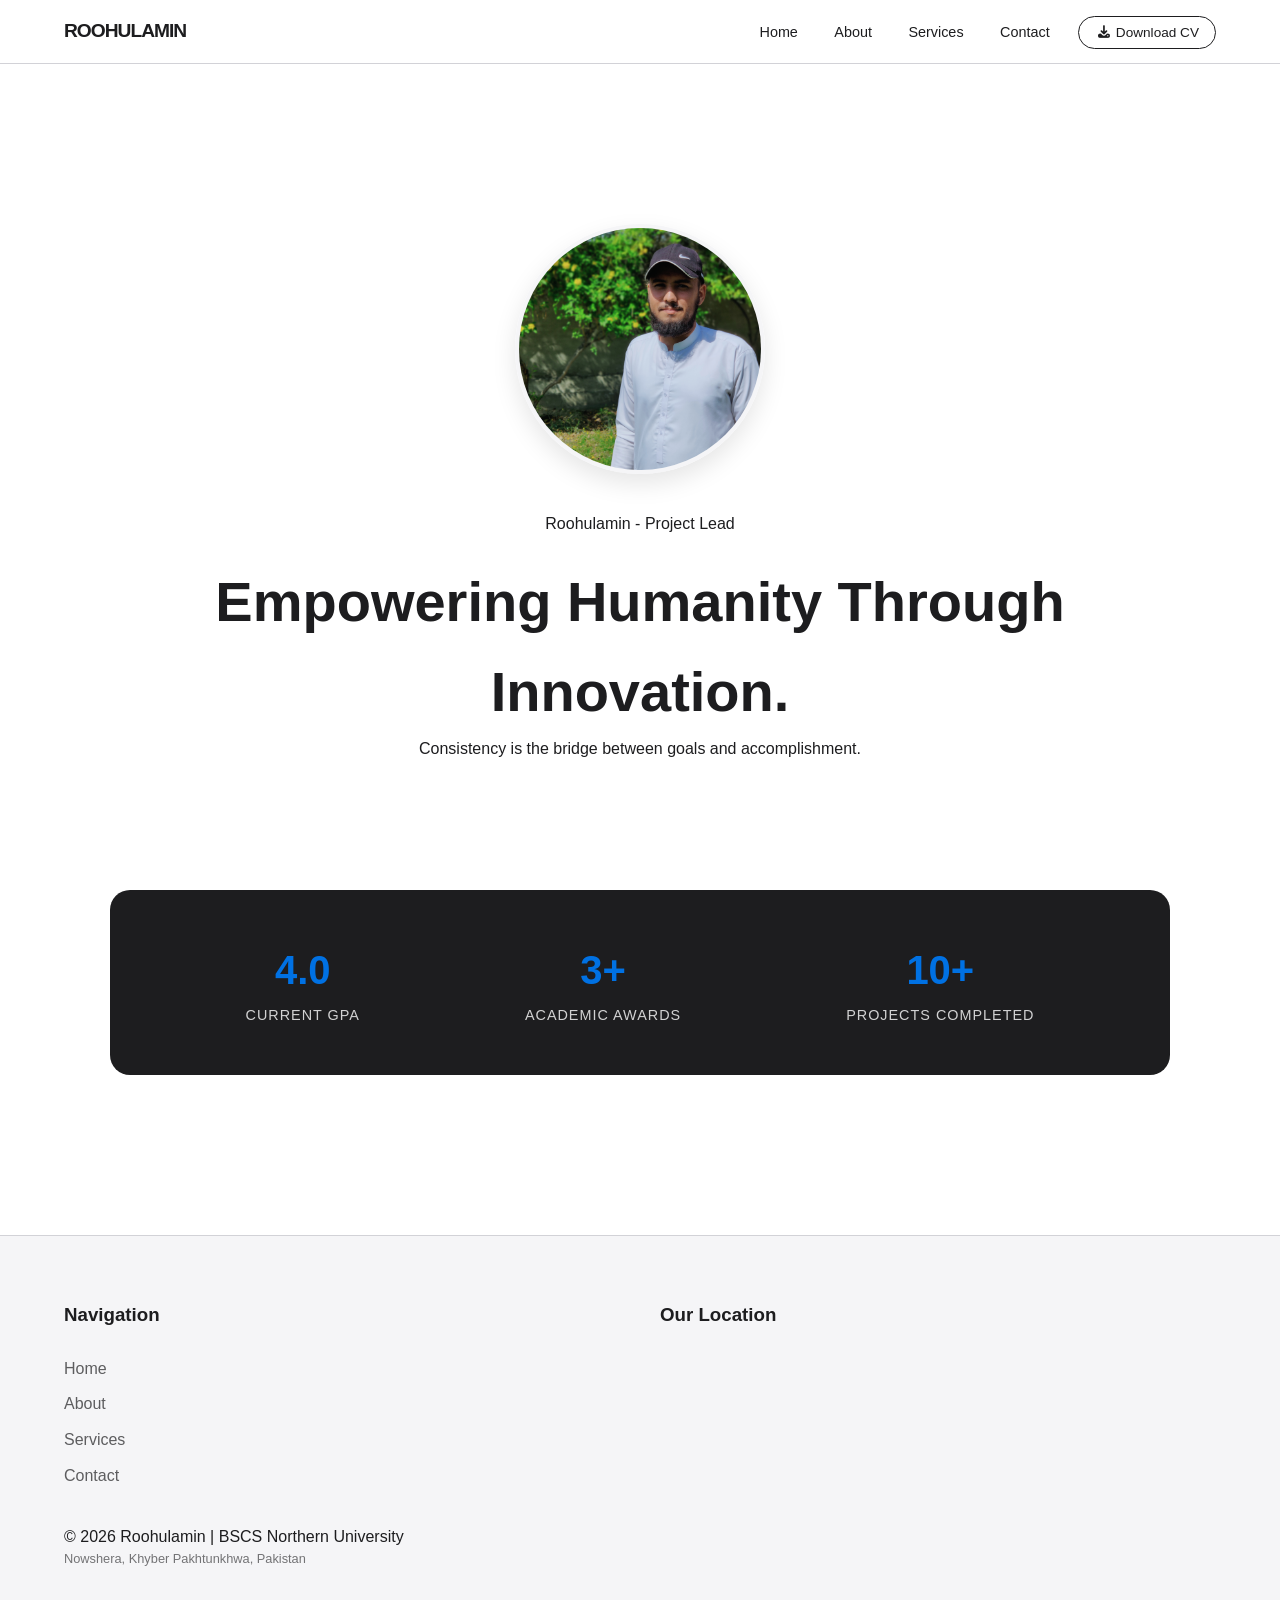
==== index.html @ 0035b5c0 "Add files via upload" ====
<!DOCTYPE html>
<html lang="en">
<head>
    <meta charset="UTF-8">
    <title>Roohulamin | Portfolio</title>
    <link rel="stylesheet" href="\assets\css\style.css">
    <link rel="stylesheet" href="vendor/fontawesome/css/all.min.css">
</head>
<body>
   <header>
    <div class="logo">ROOHULAMIN</div>
    <nav>
        <a href="index.html">Home</a>
        <a href="about.html">About</a>
        <a href="services.html">Services</a>
        <a href="contact.html">Contact</a>
        <a href="assets/docs/Roohulamin_CV.pdf" class="cv-btn" download>
            <i class="fas fa-download"></i> Download CV
        </a>
    </nav>
    </header>

    <main class="container fade-in">
        <section class="hero">
    <div class="slideshow-container">
        <div class="mySlides fade">
            <img src="images/me_hero.jpg" class="hero-img">
            <p>Roohulamin - Project Lead</p>
        </div>
        <div class="mySlides fade" style="margin-top: 10px;">
            <img src="images/team1.jpg" class="hero-img">
            <p>Our Development Team</p>
        </div>
        <div class="mySlides fade">
            <img src="images/team2.jpg" class="hero-img">
            <p>Collaborative Innovation</p>
        </div>
    </div>

    <h1 style="font-size: 3.5rem; margin-top: 20px;">Empowering Humanity Through Innovation.</h1>
    <p>Consistency is the bridge between goals and accomplishment.</p>
        </section>
<div class="stats-bar">
    <div class="stat-item">
        <span class="stat-number">4.0</span>
        <span class="stat-label">Current GPA</span>
    </div>
    <div class="stat-item">
        <span class="stat-number">3+</span>
        <span class="stat-label">Academic Awards</span>
    </div>
    <div class="stat-item">
        <span class="stat-number">10+</span>
        <span class="stat-label">Projects Completed</span>
    </div>
</div>

<script>
    let slideIndex = 0;
    showSlides();

    function showSlides() {
        let i;
        let slides = document.getElementsByClassName("mySlides");
        for (i = 0; i < slides.length; i++) {
            slides[i].style.display = "none";  
        }
        slideIndex++;
        if (slideIndex > slides.length) {slideIndex = 1}    
        slides[slideIndex-1].style.display = "block";  
        setTimeout(showSlides, 6000); // Changes image every 4 seconds
    }
</script>
    </main>
<footer>
    <div class="footer-grid">
        <div class="footer-nav">
            <h3>Navigation</h3><br>
            <ul>
                <li><a href="index.html">Home</a></li>
                <li><a href="about.html">About</a></li>
                <li><a href="services.html">Services</a></li>
                <li><a href="contact.html">Contact</a></li>
            </ul>
            <br>
            <p>© 2026 Roohulamin | BSCS Northern University</p>
            <p style="font-size: 0.8rem; opacity: 0.6;">Nowshera, Khyber Pakhtunkhwa, Pakistan</p>
        </div>
        <div class="map-container">
            <h3>Our Location</h3><br>
            <iframe 
                src="https://www.google.com/maps/embed?pb=!1m18!1m12!1m3!1d3309.123456789!2d71.9700!3d33.9500!2m3!1f0!2f0!3f0!3m2!1i1024!2i768!4f13.1!3m3!1m2!1s0x38eb931957774ad7%3A0x23d94f29102a06de!2sNorthern%20University!5e0!3m2!1sen!2spk!4v1700000000000!5m2!1sen!2spk" 
                width="100%" height="250" style="border:0;" allowfullscreen="" loading="lazy" referrerpolicy="no-referrer-when-downgrade">
            </iframe>
        </div>
    </div>
</footer>
</body>
</html>
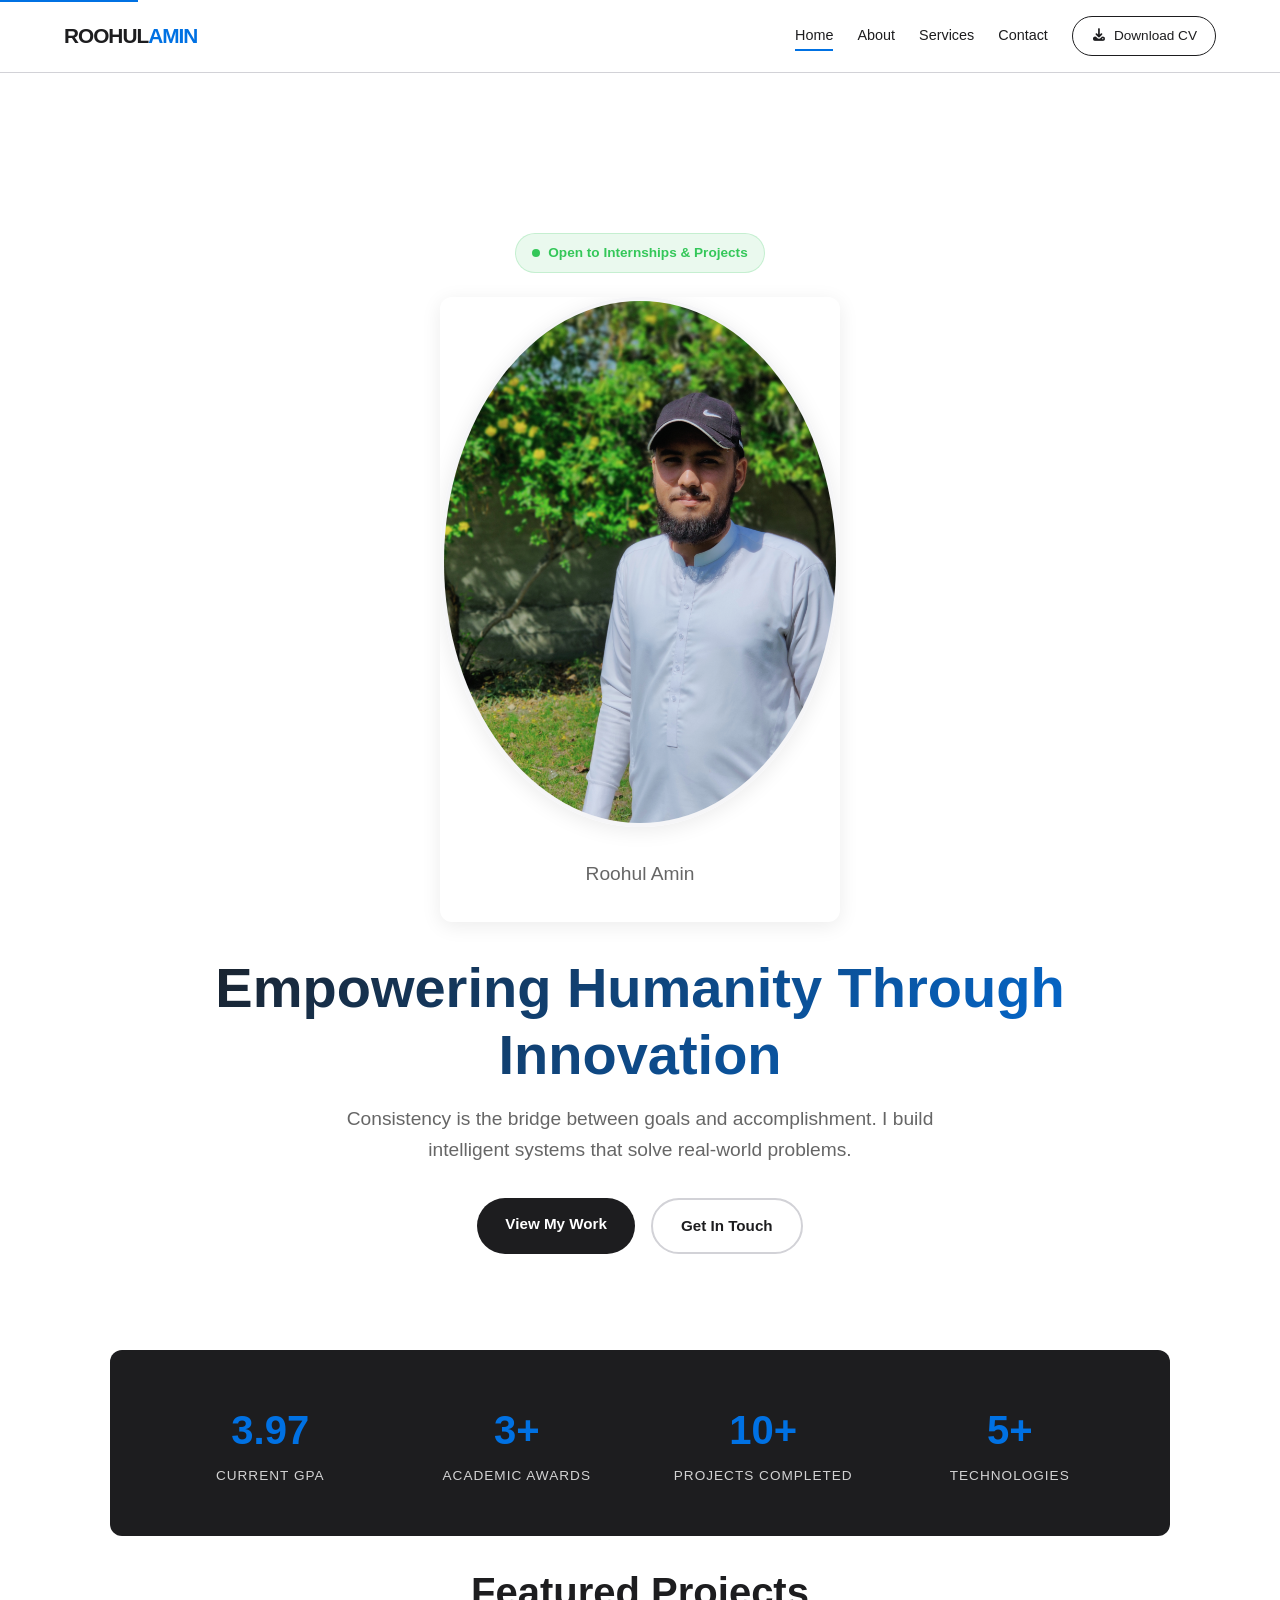
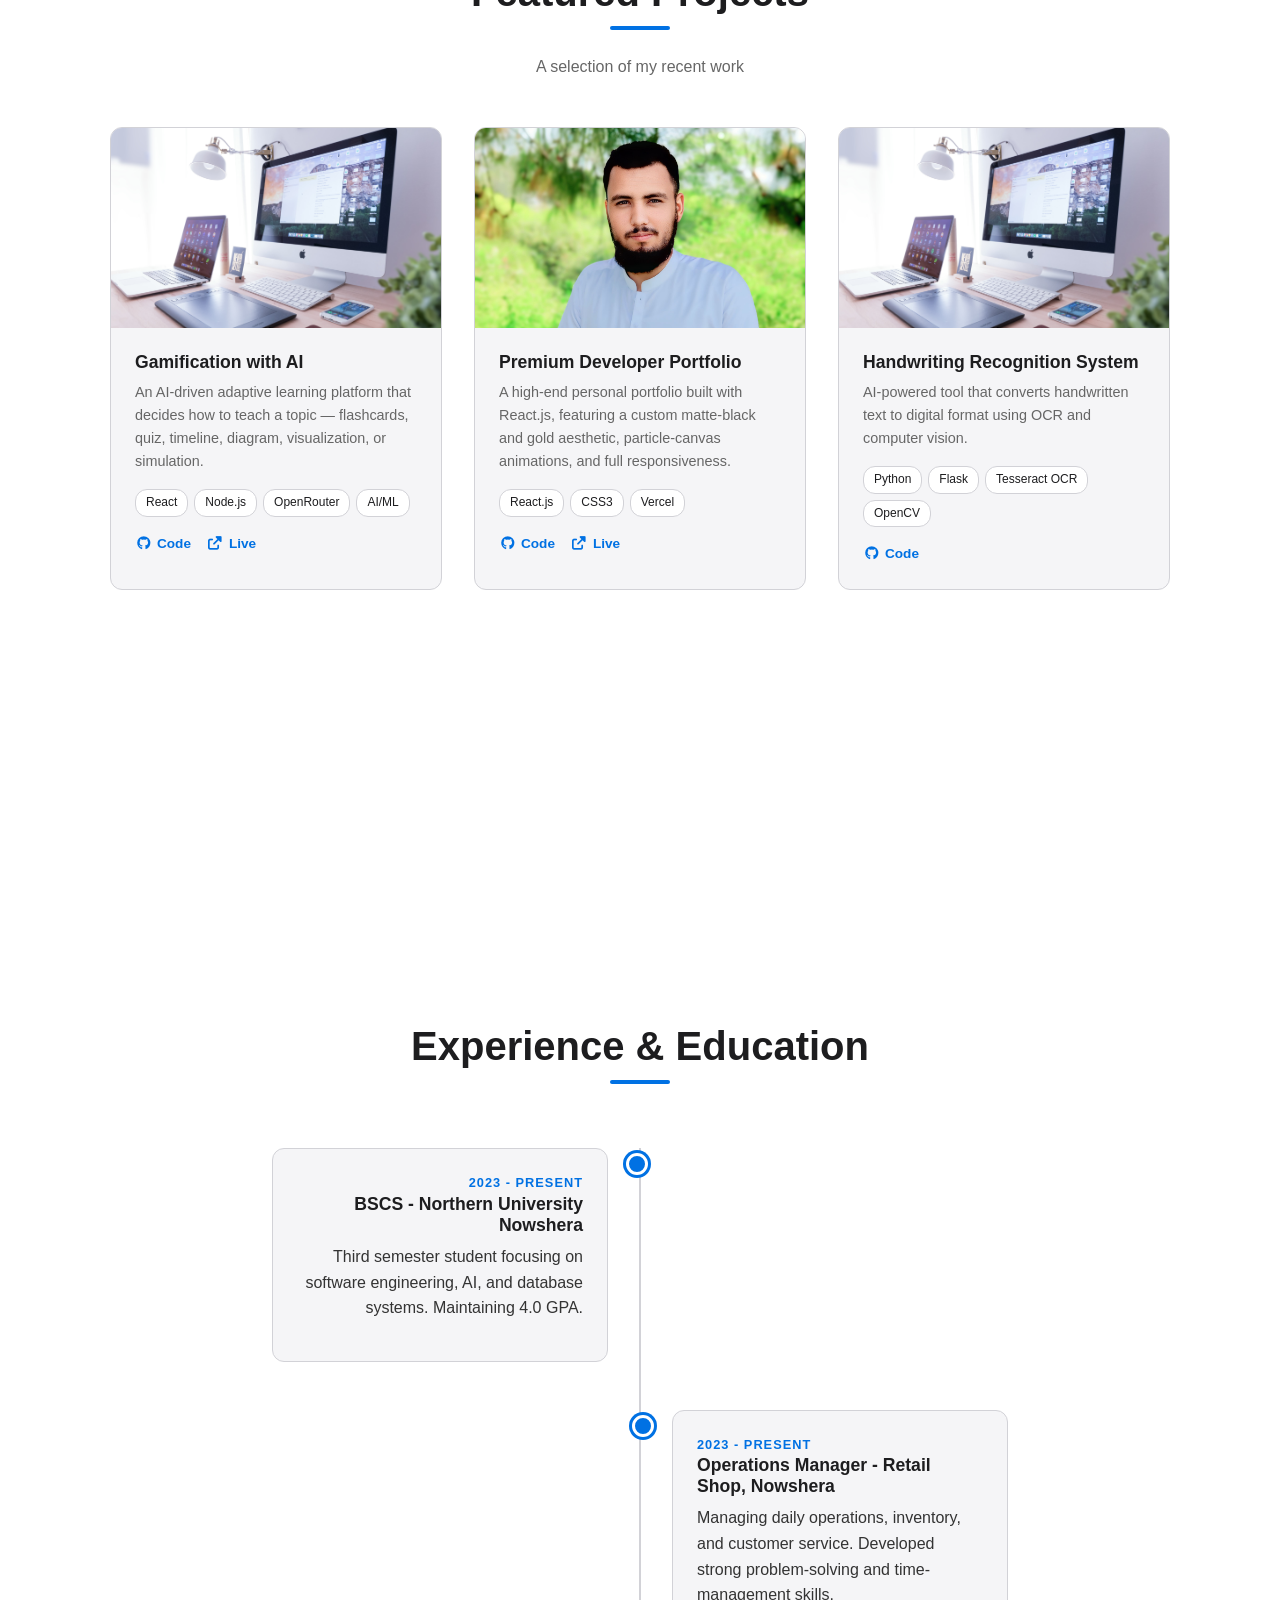
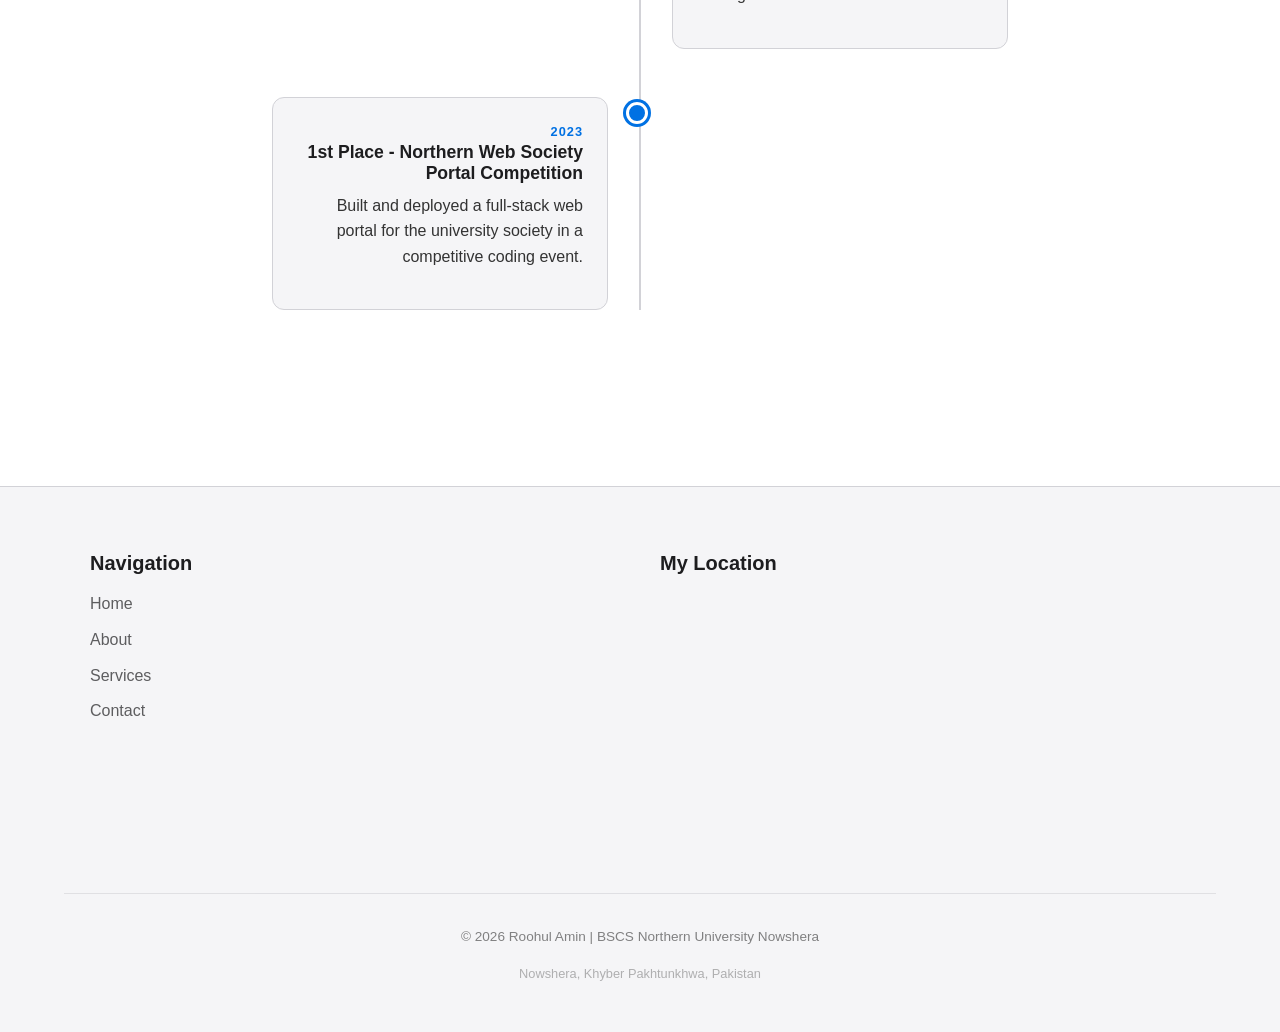
==== commit fec4d82f: "Update all the pages to make them responsive on small screens. I also some SEO friendly tags to enha" ====
--- a/index.html
+++ b/index.html
@@ -1,99 +1,253 @@
-<!DOCTYPE html>
-<html lang="en">
-<head>
-    <meta charset="UTF-8">
-    <title>Roohulamin | Portfolio</title>
-    <link rel="stylesheet" href="\assets\css\style.css">
-    <link rel="stylesheet" href="vendor/fontawesome/css/all.min.css">
-</head>
-<body>
-   <header>
-    <div class="logo">ROOHULAMIN</div>
-    <nav>
-        <a href="index.html">Home</a>
-        <a href="about.html">About</a>
-        <a href="services.html">Services</a>
-        <a href="contact.html">Contact</a>
-        <a href="assets/docs/Roohulamin_CV.pdf" class="cv-btn" download>
-            <i class="fas fa-download"></i> Download CV
-        </a>
-    </nav>
-    </header>
-
-    <main class="container fade-in">
-        <section class="hero">
-    <div class="slideshow-container">
-        <div class="mySlides fade">
-            <img src="images/me_hero.jpg" class="hero-img">
-            <p>Roohulamin - Project Lead</p>
-        </div>
-        <div class="mySlides fade" style="margin-top: 10px;">
-            <img src="images/team1.jpg" class="hero-img">
-            <p>Our Development Team</p>
-        </div>
-        <div class="mySlides fade">
-            <img src="images/team2.jpg" class="hero-img">
-            <p>Collaborative Innovation</p>
-        </div>
-    </div>
-
-    <h1 style="font-size: 3.5rem; margin-top: 20px;">Empowering Humanity Through Innovation.</h1>
-    <p>Consistency is the bridge between goals and accomplishment.</p>
-        </section>
-<div class="stats-bar">
-    <div class="stat-item">
-        <span class="stat-number">4.0</span>
-        <span class="stat-label">Current GPA</span>
-    </div>
-    <div class="stat-item">
-        <span class="stat-number">3+</span>
-        <span class="stat-label">Academic Awards</span>
-    </div>
-    <div class="stat-item">
-        <span class="stat-number">10+</span>
-        <span class="stat-label">Projects Completed</span>
-    </div>
-</div>
-
-<script>
-    let slideIndex = 0;
-    showSlides();
-
-    function showSlides() {
-        let i;
-        let slides = document.getElementsByClassName("mySlides");
-        for (i = 0; i < slides.length; i++) {
-            slides[i].style.display = "none";  
-        }
-        slideIndex++;
-        if (slideIndex > slides.length) {slideIndex = 1}    
-        slides[slideIndex-1].style.display = "block";  
-        setTimeout(showSlides, 6000); // Changes image every 4 seconds
-    }
-</script>
-    </main>
-<footer>
-    <div class="footer-grid">
-        <div class="footer-nav">
-            <h3>Navigation</h3><br>
-            <ul>
-                <li><a href="index.html">Home</a></li>
-                <li><a href="about.html">About</a></li>
-                <li><a href="services.html">Services</a></li>
-                <li><a href="contact.html">Contact</a></li>
-            </ul>
-            <br>
-            <p>© 2026 Roohulamin | BSCS Northern University</p>
-            <p style="font-size: 0.8rem; opacity: 0.6;">Nowshera, Khyber Pakhtunkhwa, Pakistan</p>
-        </div>
-        <div class="map-container">
-            <h3>Our Location</h3><br>
-            <iframe 
-                src="https://www.google.com/maps/embed?pb=!1m18!1m12!1m3!1d3309.123456789!2d71.9700!3d33.9500!2m3!1f0!2f0!3f0!3m2!1i1024!2i768!4f13.1!3m3!1m2!1s0x38eb931957774ad7%3A0x23d94f29102a06de!2sNorthern%20University!5e0!3m2!1sen!2spk!4v1700000000000!5m2!1sen!2spk" 
-                width="100%" height="250" style="border:0;" allowfullscreen="" loading="lazy" referrerpolicy="no-referrer-when-downgrade">
-            </iframe>
-        </div>
-    </div>
-</footer>
-</body>
-</html>+<!DOCTYPE html>
+<html lang="en">
+<head>
+    <meta charset="UTF-8">
+    <meta name="viewport" content="width=device-width, initial-scale=1.0">
+    <meta name="description" content="Roohul Amin - BSCS Student, Developer & Innovator. Portfolio showcasing projects in AI, web development, and software engineering.">
+    <meta name="keywords" content="Roohul Amin, portfolio, developer, BSCS, Python, Flask, AI, web development, Northern University">
+    <meta name="author" content="Roohul Amin">
+    <meta property="og:title" content="Roohul Amin | Portfolio">
+    <meta property="og:description" content="BSCS Student, Developer & Innovator from Northern University Nowshera">
+    <meta property="og:type" content="website">
+    <meta property="og:url" content="https://roohulamin.vercel.app/">
+    <title>Roohul Amin | Portfolio</title>
+    <link rel="stylesheet" href="assets/css/style.css">
+    <link rel="stylesheet" href="vendor/fontawesome/css/all.min.css">
+    <link rel="icon" type="image/svg+xml" href="assets/favicon.svg">
+    <script type="application/ld+json">
+    {
+        "@context": "https://schema.org",
+        "@type": "Person",
+        "name": "Roohul Amin",
+        "url": "https://roohulamin.vercel.app/",
+        "jobTitle": "Computer Science Student",
+        "worksFor": { "@type": "EducationalOrganization", "name": "Northern University Nowshera" }
+    }
+    </script>
+</head>
+<body>
+    <a href="#main" class="skip-link">Skip to content</a>
+
+    <header>
+        <div class="logo">ROOHUL<span>AMIN</span></div>
+        <button class="hamburger" aria-label="Toggle navigation" aria-expanded="false">
+            <span></span><span></span><span></span>
+        </button>
+        <nav aria-label="Main navigation">
+            <a href="index.html" class="active">Home</a>
+            <a href="about.html">About</a>
+            <a href="services.html">Services</a>
+            <a href="contact.html">Contact</a>
+            <a href="assets/docs/Roohulamin_CV.pdf" class="cv-btn" download>
+                <i class="fas fa-download"></i> Download CV
+            </a>
+        </nav>
+    </header>
+
+    <main id="main" class="container">
+        <!-- Hero Section -->
+        <section class="hero fade-in">
+            <div class="status-badge">
+                <span class="status-dot"></span>
+                Open to Internships & Projects
+            </div>
+
+            <div class="slideshow-container">
+                <div class="mySlides fade">
+                    <img src="images/me_hero.jpg" class="hero-img" alt="Roohul Amin - Profile Photo">
+                    <p class="slide-caption">Roohul Amin</p>
+                </div>
+                <div class="mySlides fade">
+                    <img src="images/team1.jpg" class="hero-img" alt="Development Team">
+                    <p class="slide-caption">Team Collaboration</p>
+                </div>
+                <div class="mySlides fade">
+                    <img src="images/team2.jpg" class="hero-img" alt="Innovation Workshop">
+                    <p class="slide-caption">Innovation in Action</p>
+                </div>
+            </div>
+
+            <h1>Empowering Humanity Through Innovation</h1>
+            <p>Consistency is the bridge between goals and accomplishment. I build intelligent systems that solve real-world problems.</p>
+            <div class="hero-buttons">
+                <a href="services.html" class="btn">View My Work</a>
+                <a href="contact.html" class="btn btn-outline">Get In Touch</a>
+            </div>
+        </section>
+
+        <!-- Stats Bar -->
+            <div class="stats-bar slide-up">
+            <div class="stat-item">
+                <span class="stat-number">3.97</span>
+                <span class="stat-label">Current GPA</span>
+            </div>
+            <div class="stat-item">
+                <span class="stat-number">3+</span>
+                <span class="stat-label">Academic Awards</span>
+            </div>
+            <div class="stat-item">
+                <span class="stat-number">10+</span>
+                <span class="stat-label">Projects Completed</span>
+            </div>
+            <div class="stat-item">
+                <span class="stat-number">5+</span>
+                <span class="stat-label">Technologies</span>
+            </div>
+        </div>
+
+        <!-- Featured Projects -->
+        <section class="slide-up">
+            <div class="section-title">
+                <h2>Featured Projects</h2>
+                <p class="section-subtitle">A selection of my recent work</p>
+            </div>
+            <div class="projects-grid">
+                <div class="project-card">
+                    <img src="images/project.jpg" alt="Gamification with AI">
+                    <div class="project-info">
+                        <h4>Gamification with AI</h4>
+                        <p>An AI-driven adaptive learning platform that decides how to teach a topic — flashcards, quiz, timeline, diagram, visualization, or simulation.</p>
+                        <div class="project-tech">
+                            <span>React</span>
+                            <span>Node.js</span>
+                            <span>OpenRouter</span>
+                            <span>AI/ML</span>
+                        </div>
+                        <div class="project-links">
+                            <a href="https://github.com/RoohulAmin-dev/gamification-with-AI" target="_blank" rel="noopener noreferrer"><i class="fab fa-github"></i> Code</a>
+                            <a href="https://gamification-with-ai-by-roohulamin.vercel.app" target="_blank" rel="noopener noreferrer"><i class="fas fa-external-link-alt"></i> Live</a>
+                        </div>
+                    </div>
+                </div>
+                <div class="project-card">
+                    <img src="images/team1.jpg" alt="Premium Developer Portfolio">
+                    <div class="project-info">
+                        <h4>Premium Developer Portfolio</h4>
+                        <p>A high-end personal portfolio built with React.js, featuring a custom matte-black and gold aesthetic, particle-canvas animations, and full responsiveness.</p>
+                        <div class="project-tech">
+                            <span>React.js</span>
+                            <span>CSS3</span>
+                            <span>Vercel</span>
+                        </div>
+                        <div class="project-links">
+                            <a href="https://github.com/RoohulAmin-dev/roohulamin" target="_blank" rel="noopener noreferrer"><i class="fab fa-github"></i> Code</a>
+                            <a href="https://roohulamin.vercel.app" target="_blank" rel="noopener noreferrer"><i class="fas fa-external-link-alt"></i> Live</a>
+                        </div>
+                    </div>
+                </div>
+                <div class="project-card">
+                    <img src="images/project.jpg" alt="Handwriting Recognition System">
+                    <div class="project-info">
+                        <h4>Handwriting Recognition System</h4>
+                        <p>AI-powered tool that converts handwritten text to digital format using OCR and computer vision.</p>
+                        <div class="project-tech">
+                            <span>Python</span>
+                            <span>Flask</span>
+                            <span>Tesseract OCR</span>
+                            <span>OpenCV</span>
+                        </div>
+                        <div class="project-links">
+                            <a href="https://github.com/RoohulAmin-dev" target="_blank" rel="noopener noreferrer"><i class="fab fa-github"></i> Code</a>
+                        </div>
+                    </div>
+                </div>
+            </div>
+        </section>
+
+        <!-- Skills Section -->
+        <section class="skills-section slide-up">
+            <div class="section-title">
+                <h2>My Technical Ecosystem</h2>
+            </div>
+            <div class="skills-grid">
+                <div class="skill-category">
+                    <h4><i class="fas fa-code"></i> Languages</h4>
+                    <p>Python, C++, Java, JavaScript (ES6+)</p>
+                    <div class="skill-tags">
+                        <span class="skill-tag">Python</span>
+                        <span class="skill-tag">C++</span>
+                        <span class="skill-tag">Java</span>
+                        <span class="skill-tag">JavaScript</span>
+                    </div>
+                </div>
+                <div class="skill-category">
+                    <h4><i class="fas fa-layer-group"></i> Frameworks & Tools</h4>
+                    <p>Flask, OpenCV, Tesseract OCR, Git/GitHub</p>
+                    <div class="skill-tags">
+                        <span class="skill-tag">Flask</span>
+                        <span class="skill-tag">OpenCV</span>
+                        <span class="skill-tag">Tesseract</span>
+                        <span class="skill-tag">Git</span>
+                    </div>
+                </div>
+                <div class="skill-category">
+                    <h4><i class="fas fa-database"></i> Database</h4>
+                    <p>MySQL, SQL Server, Database Normalization</p>
+                    <div class="skill-tags">
+                        <span class="skill-tag">MySQL</span>
+                        <span class="skill-tag">SQL Server</span>
+                        <span class="skill-tag">ERD Design</span>
+                    </div>
+                </div>
+            </div>
+        </section>
+
+        <!-- Experience Timeline -->
+        <section class="slide-up">
+            <div class="section-title">
+                <h2>Experience & Education</h2>
+            </div>
+            <div class="timeline">
+                <div class="timeline-item">
+                    <div class="timeline-content">
+                        <div class="timeline-date">2023 - Present</div>
+                        <h4>BSCS - Northern University Nowshera</h4>
+                        <p>Third semester student focusing on software engineering, AI, and database systems. Maintaining 4.0 GPA.</p>
+                    </div>
+                </div>
+                <div class="timeline-item">
+                    <div class="timeline-content">
+                        <div class="timeline-date">2023 - Present</div>
+                        <h4>Operations Manager - Retail Shop, Nowshera</h4>
+                        <p>Managing daily operations, inventory, and customer service. Developed strong problem-solving and time-management skills.</p>
+                    </div>
+                </div>
+                <div class="timeline-item">
+                    <div class="timeline-content">
+                        <div class="timeline-date">2023</div>
+                        <h4>1st Place - Northern Web Society Portal Competition</h4>
+                        <p>Built and deployed a full-stack web portal for the university society in a competitive coding event.</p>
+                    </div>
+                </div>
+            </div>
+        </section>
+    </main>
+
+    <footer>
+        <div class="footer-grid">
+            <div class="footer-nav">
+                <h3>Navigation</h3>
+                <ul>
+                    <li><a href="index.html">Home</a></li>
+                    <li><a href="about.html">About</a></li>
+                    <li><a href="services.html">Services</a></li>
+                    <li><a href="contact.html">Contact</a></li>
+                </ul>
+            </div>
+            <div class="map-container">
+                <h3>My Location</h3>
+                <iframe
+                    src="https://www.google.com/maps/embed?pb=!1m18!1m12!1m3!1d3309.123456789!2d71.9700!3d33.9500!2m3!1f0!2f0!3f0!3m2!1i1024!2i768!4f13.1!3m3!1m2!1s0x38eb931957774ad7%3A0x23d94f29102a06de!2sNorthern%20University!5e0!3m2!1sen!2spk!4v1700000000000!5m2!1sen!2spk"
+                    width="100%" height="250" style="border:0;" allowfullscreen="" loading="lazy" referrerpolicy="no-referrer-when-downgrade">
+                </iframe>
+            </div>
+        </div>
+        <div class="footer-bottom">
+            <p>&copy; 2026 Roohul Amin | BSCS Northern University Nowshera</p>
+            <p class="footer-text-muted">Nowshera, Khyber Pakhtunkhwa, Pakistan</p>
+        </div>
+    </footer>
+
+    <script src="assets/js/main.js"></script>
+</body>
+</html>
--- a/assets/css/style.css
+++ b/assets/css/style.css
@@ -0,0 +1,746 @@
+/* Roohul Amin Portfolio - Enhanced Styles */
+
+/* --- CSS Variables / Theme --- */
+:root {
+    --bg: #ffffff;
+    --text: #1d1d1f;
+    --accent: #0071e3;
+    --accent-hover: #005bb5;
+    --light-gray: #f5f5f7;
+    --border: #d2d2d7;
+    --dark: #1d1d1f;
+    --success: #34c759;
+    --warning: #ff9500;
+    --font-main: 'Inter', -apple-system, BlinkMacSystemFont, 'Segoe UI', Roboto, sans-serif;
+    --max-width: 1100px;
+    --radius: 12px;
+    --shadow: 0 4px 20px rgba(0, 0, 0, 0.08);
+    --transition: 0.3s ease;
+}
+
+/* --- Reset & Base --- */
+* { margin: 0; padding: 0; box-sizing: border-box; }
+
+html { scroll-behavior: smooth; }
+
+body {
+    font-family: var(--font-main);
+    line-height: 1.6;
+    color: var(--text);
+    background: var(--bg);
+    overflow-x: hidden;
+}
+
+a { text-decoration: none; color: inherit; transition: var(--transition); }
+ul { list-style: none; }
+img { max-width: 100%; height: auto; display: block; }
+
+/* --- Typography --- */
+h1, h2, h3, h4 { line-height: 1.2; font-weight: 700; }
+h1 { font-size: clamp(2rem, 5vw, 3.5rem); }
+h2 { font-size: clamp(1.5rem, 4vw, 2.5rem); margin-bottom: 1rem; }
+h3 { font-size: 1.25rem; margin-bottom: 0.75rem; }
+h4 { font-size: 1.1rem; margin-bottom: 0.5rem; }
+p { margin-bottom: 1rem; color: #333; }
+
+/* --- Layout --- */
+.container {
+    max-width: var(--max-width);
+    margin: 0 auto;
+    padding: 4rem 20px;
+}
+
+.section-title {
+    text-align: center;
+    margin-bottom: 3rem;
+}
+.section-title h2 {
+    display: inline-block;
+    position: relative;
+}
+.section-title h2::after {
+    content: '';
+    display: block;
+    width: 60px;
+    height: 4px;
+    background: var(--accent);
+    margin: 10px auto 0;
+    border-radius: 2px;
+}
+
+/* --- Header & Navigation --- */
+header {
+    background: rgba(255, 255, 255, 0.85);
+    backdrop-filter: blur(12px);
+    -webkit-backdrop-filter: blur(12px);
+    border-bottom: 1px solid var(--border);
+    padding: 1rem 5%;
+    position: sticky;
+    top: 0;
+    z-index: 1000;
+    display: flex;
+    justify-content: space-between;
+    align-items: center;
+}
+
+.logo {
+    font-weight: 800;
+    font-size: 1.3rem;
+    letter-spacing: -1px;
+    color: var(--text);
+}
+.logo span { color: var(--accent); }
+
+nav {
+    display: flex;
+    align-items: center;
+    gap: 1.5rem;
+}
+
+nav a {
+    font-weight: 500;
+    font-size: 0.9rem;
+    color: var(--text);
+    position: relative;
+}
+
+nav a::after {
+    content: '';
+    position: absolute;
+    width: 0;
+    height: 2px;
+    bottom: -4px;
+    left: 0;
+    background: var(--accent);
+    transition: var(--transition);
+}
+
+nav a:hover::after,
+nav a.active::after { width: 100%; }
+nav a:hover { color: var(--accent); }
+
+/* CV Button */
+.cv-btn {
+    border: 1.5px solid var(--text);
+    padding: 8px 18px;
+    border-radius: 25px;
+    font-size: 0.85rem !important;
+    font-weight: 500;
+    transition: all var(--transition);
+    display: inline-flex;
+    align-items: center;
+    gap: 6px;
+}
+.cv-btn:hover {
+    background: var(--text);
+    color: var(--bg) !important;
+    transform: translateY(-2px);
+    box-shadow: var(--shadow);
+}
+
+/* Hamburger Menu */
+.hamburger {
+    display: none;
+    flex-direction: column;
+    gap: 5px;
+    cursor: pointer;
+    background: none;
+    border: none;
+    padding: 5px;
+}
+.hamburger span {
+    display: block;
+    width: 25px;
+    height: 2px;
+    background: var(--text);
+    transition: var(--transition);
+}
+.hamburger.active span:nth-child(1) { transform: rotate(45deg) translate(5px, 5px); }
+.hamburger.active span:nth-child(2) { opacity: 0; }
+.hamburger.active span:nth-child(3) { transform: rotate(-45deg) translate(5px, -5px); }
+
+/* --- Hero Section --- */
+.hero {
+    text-align: center;
+    padding: 6rem 20px 4rem;
+    position: relative;
+}
+
+.hero-img {
+    width: 200px;
+    height: 200px;
+    object-fit: cover;
+    border-radius: 50%;
+    border: 4px solid var(--light-gray);
+    box-shadow: var(--shadow);
+    margin-bottom: 2rem;
+    transition: transform var(--transition);
+}
+
+.hero-img:hover { transform: scale(1.05); }
+
+.hero h1 {
+    margin-bottom: 1rem;
+    background: linear-gradient(135deg, var(--text) 0%, var(--accent) 100%);
+    -webkit-background-clip: text;
+    -webkit-text-fill-color: transparent;
+    background-clip: text;
+}
+
+.hero p {
+    font-size: 1.2rem;
+    color: #666;
+    max-width: 600px;
+    margin: 0 auto 2rem;
+}
+
+.hero-buttons {
+    display: flex;
+    gap: 1rem;
+    justify-content: center;
+    flex-wrap: wrap;
+}
+
+/* --- Buttons --- */
+.btn {
+    display: inline-block;
+    padding: 14px 28px;
+    background: var(--text);
+    color: white;
+    border-radius: 30px;
+    font-weight: 600;
+    font-size: 0.95rem;
+    border: none;
+    cursor: pointer;
+    transition: all var(--transition);
+}
+.btn:hover {
+    background: var(--accent);
+    color: white;
+    transform: translateY(-2px);
+    box-shadow: 0 8px 25px rgba(0, 113, 227, 0.3);
+}
+.btn-outline {
+    background: transparent;
+    color: var(--text);
+    border: 2px solid var(--border);
+}
+.btn-outline:hover {
+    border-color: var(--accent);
+    color: var(--accent);
+    background: transparent;
+}
+
+.btn-full { width: 100%; text-align: center; }
+
+/* --- Status Badge --- */
+.status-badge {
+    display: inline-flex;
+    align-items: center;
+    gap: 8px;
+    background: rgba(52, 199, 89, 0.1);
+    color: var(--success);
+    padding: 8px 16px;
+    border-radius: 25px;
+    font-size: 0.85rem;
+    font-weight: 600;
+    margin-bottom: 1.5rem;
+    border: 1px solid rgba(52, 199, 89, 0.2);
+}
+.status-dot {
+    width: 8px;
+    height: 8px;
+    background: var(--success);
+    border-radius: 50%;
+    animation: pulse 2s infinite;
+}
+@keyframes pulse {
+    0%, 100% { opacity: 1; }
+    50% { opacity: 0.4; }
+}
+
+/* --- Stats Bar --- */
+.stats-bar {
+    display: flex;
+    justify-content: space-around;
+    flex-wrap: wrap;
+    gap: 2rem;
+    background: var(--dark);
+    color: white;
+    padding: 3rem 5%;
+    border-radius: var(--radius);
+    margin: 2rem auto;
+    max-width: var(--max-width);
+}
+
+.stat-item { text-align: center; flex: 1; min-width: 150px; }
+.stat-number {
+    display: block;
+    font-size: clamp(2rem, 4vw, 2.5rem);
+    font-weight: 800;
+    color: var(--accent);
+}
+.stat-label {
+    font-size: 0.85rem;
+    opacity: 0.8;
+    text-transform: uppercase;
+    letter-spacing: 1px;
+    margin-top: 0.5rem;
+}
+
+/* --- Skills Section --- */
+.skills-section {
+    padding: 4rem 0;
+}
+.skills-grid {
+    display: grid;
+    grid-template-columns: repeat(auto-fit, minmax(250px, 1fr));
+    gap: 1.5rem;
+    margin-top: 2rem;
+}
+.skill-category {
+    background: var(--light-gray);
+    padding: 25px;
+    border-radius: var(--radius);
+    border-left: 5px solid var(--accent);
+    transition: var(--transition);
+}
+.skill-category:hover {
+    transform: translateY(-5px);
+    box-shadow: var(--shadow);
+}
+.skill-category h4 {
+    display: flex;
+    align-items: center;
+    gap: 10px;
+    margin-bottom: 10px;
+}
+.skill-tags {
+    display: flex;
+    flex-wrap: wrap;
+    gap: 8px;
+    margin-top: 10px;
+}
+.skill-tag {
+    background: white;
+    padding: 4px 12px;
+    border-radius: 15px;
+    font-size: 0.8rem;
+    border: 1px solid var(--border);
+}
+
+/* --- Projects Section --- */
+.projects-grid {
+    display: grid;
+    grid-template-columns: repeat(auto-fit, minmax(300px, 1fr));
+    gap: 2rem;
+    margin-top: 2rem;
+}
+.project-card {
+    background: var(--light-gray);
+    border-radius: var(--radius);
+    overflow: hidden;
+    transition: var(--transition);
+    border: 1px solid var(--border);
+}
+.project-card:hover {
+    transform: translateY(-8px);
+    box-shadow: var(--shadow);
+}
+.project-card img {
+    width: 100%;
+    height: 200px;
+    object-fit: cover;
+}
+.project-info { padding: 1.5rem; }
+.project-info h4 { margin-bottom: 0.5rem; }
+.project-info p { font-size: 0.9rem; color: #666; margin-bottom: 1rem; }
+.project-tech {
+    display: flex;
+    flex-wrap: wrap;
+    gap: 6px;
+    margin-bottom: 1rem;
+}
+.project-tech span {
+    background: white;
+    padding: 3px 10px;
+    border-radius: 12px;
+    font-size: 0.75rem;
+    border: 1px solid var(--border);
+}
+.project-links { display: flex; gap: 1rem; }
+.project-links a {
+    font-size: 0.85rem;
+    font-weight: 600;
+    color: var(--accent);
+    display: flex;
+    align-items: center;
+    gap: 5px;
+}
+
+/* --- Experience Timeline --- */
+.timeline {
+    position: relative;
+    max-width: 800px;
+    margin: 3rem auto;
+}
+.timeline::before {
+    content: '';
+    position: absolute;
+    left: 50%;
+    transform: translateX(-50%);
+    width: 2px;
+    height: 100%;
+    background: var(--border);
+}
+.timeline-item {
+    position: relative;
+    margin-bottom: 3rem;
+    width: 50%;
+    padding: 0 2rem;
+}
+.timeline-item:nth-child(odd) { left: 0; text-align: right; }
+.timeline-item:nth-child(even) { left: 50%; text-align: left; }
+.timeline-item::before {
+    content: '';
+    position: absolute;
+    width: 16px;
+    height: 16px;
+    background: var(--accent);
+    border-radius: 50%;
+    top: 5px;
+    border: 3px solid white;
+    box-shadow: 0 0 0 3px var(--accent);
+}
+.timeline-item:nth-child(odd)::before { right: -8px; }
+.timeline-item:nth-child(even)::before { left: -8px; }
+.timeline-content {
+    background: var(--light-gray);
+    padding: 1.5rem;
+    border-radius: var(--radius);
+    border: 1px solid var(--border);
+}
+.timeline-date {
+    font-size: 0.8rem;
+    color: var(--accent);
+    font-weight: 600;
+    text-transform: uppercase;
+    letter-spacing: 1px;
+}
+
+/* --- Services --- */
+.service-card {
+    background: var(--light-gray);
+    padding: 30px;
+    border-radius: var(--radius);
+    border: 1px solid var(--border);
+    transition: var(--transition);
+    height: 100%;
+}
+.service-card:hover {
+    transform: translateY(-5px);
+    box-shadow: var(--shadow);
+    border-color: var(--accent);
+}
+.service-card i {
+    font-size: 2rem;
+    color: var(--accent);
+    margin-bottom: 1rem;
+}
+
+/* --- About Page --- */
+.about-grid {
+    display: grid;
+    grid-template-columns: 1fr 1fr;
+    gap: 3rem;
+    align-items: start;
+    margin-top: 2rem;
+}
+.about-card {
+    background: var(--light-gray);
+    padding: 30px;
+    border-radius: var(--radius);
+    border: 1px solid var(--border);
+}
+
+/* --- Contact --- */
+.contact-wrapper {
+    display: grid;
+    grid-template-columns: 1fr 1fr;
+    gap: 60px;
+    align-items: start;
+}
+.info-item {
+    display: flex;
+    align-items: center;
+    gap: 15px;
+    margin: 20px 0;
+    font-size: 1.1rem;
+}
+.info-item i { color: var(--accent); font-size: 1.2rem; }
+.social-links {
+    margin-top: 30px;
+    display: flex;
+    gap: 20px;
+}
+.social-links a {
+    display: flex;
+    align-items: center;
+    justify-content: center;
+    width: 45px;
+    height: 45px;
+    background: var(--light-gray);
+    border-radius: 50%;
+    font-size: 1.2rem;
+    transition: var(--transition);
+    border: 1px solid var(--border);
+}
+.social-links a:hover {
+    background: var(--accent);
+    color: white;
+    border-color: var(--accent);
+    transform: translateY(-3px);
+}
+
+/* Contact Form */
+.contact-form {
+    background: var(--light-gray);
+    padding: 40px;
+    border-radius: var(--radius);
+    border: 1px solid var(--border);
+}
+.form-group { margin-bottom: 20px; }
+.form-group label {
+    display: block;
+    font-weight: 600;
+    margin-bottom: 8px;
+    font-size: 0.9rem;
+}
+.form-group input,
+.form-group textarea {
+    width: 100%;
+    padding: 12px;
+    border: 1px solid var(--border);
+    border-radius: 8px;
+    font-family: inherit;
+    font-size: 0.95rem;
+    transition: var(--transition);
+    background: white;
+}
+.form-group input:focus,
+.form-group textarea:focus {
+    outline: none;
+    border-color: var(--accent);
+    box-shadow: 0 0 0 3px rgba(0, 113, 227, 0.1);
+}
+
+/* --- Footer --- */
+footer {
+    background: var(--light-gray);
+    padding: 4rem 5% 2rem;
+    margin-top: 4rem;
+    border-top: 1px solid var(--border);
+}
+.footer-grid {
+    display: grid;
+    grid-template-columns: 1fr 1fr;
+    gap: 40px;
+    max-width: var(--max-width);
+    margin: 0 auto;
+}
+.footer-nav h3 { margin-bottom: 1rem; }
+.footer-nav ul li { margin-bottom: 10px; }
+.footer-nav a {
+    color: var(--text);
+    opacity: 0.7;
+}
+.footer-nav a:hover { opacity: 1; color: var(--accent); }
+.footer-bottom {
+    text-align: center;
+    margin-top: 3rem;
+    padding-top: 2rem;
+    border-top: 1px solid var(--border);
+    font-size: 0.85rem;
+    opacity: 0.6;
+}
+
+/* --- Animations --- */
+.fade-in { animation: fadeIn 1s ease-in; }
+@keyframes fadeIn {
+    from { opacity: 0; transform: translateY(20px); }
+    to { opacity: 1; transform: translateY(0); }
+}
+
+.slide-up {
+    opacity: 0;
+    transform: translateY(30px);
+    transition: opacity 0.6s ease, transform 0.6s ease;
+}
+.slide-up.visible {
+    opacity: 1;
+    transform: translateY(0);
+}
+
+.slide-caption {
+    margin-top: 10px;
+    font-weight: 500;
+    color: var(--text);
+}
+/* --- Featured Project Highlight --- */
+.featured-project {
+    background: linear-gradient(135deg, var(--light-gray) 0%, #e8e8ed 100%);
+    border-radius: var(--radius);
+    overflow: hidden;
+    border: 1px solid var(--border);
+    margin-top: 3rem;
+}
+.featured-project img {
+    width: 100%;
+    height: 300px;
+    object-fit: cover;
+}
+.featured-project .project-info { padding: 2rem; }
+
+/* --- Testimonials --- */
+.testimonials-grid {
+    display: grid;
+    grid-template-columns: repeat(auto-fit, minmax(280px, 1fr));
+    gap: 1.5rem;
+    margin-top: 2rem;
+}
+.testimonial-card {
+    background: var(--light-gray);
+    padding: 2rem;
+    border-radius: var(--radius);
+    border: 1px solid var(--border);
+    font-style: italic;
+}
+.testimonial-card .author {
+    font-style: normal;
+    font-weight: 600;
+    margin-top: 1rem;
+    color: var(--accent);
+}
+
+/* --- Certifications --- */
+.certs-grid {
+    display: grid;
+    grid-template-columns: repeat(auto-fit, minmax(250px, 1fr));
+    gap: 1.5rem;
+    margin-top: 2rem;
+}
+.cert-card {
+    background: var(--light-gray);
+    padding: 1.5rem;
+    border-radius: var(--radius);
+    border: 1px solid var(--border);
+    text-align: center;
+    transition: var(--transition);
+}
+.cert-card:hover {
+    transform: translateY(-5px);
+    box-shadow: var(--shadow);
+}
+.cert-card i {
+    font-size: 2.5rem;
+    color: var(--accent);
+    margin-bottom: 1rem;
+}
+
+/* --- Mobile Responsiveness --- */
+@media (max-width: 768px) {
+    .hamburger { display: flex; }
+
+    nav {
+        position: fixed;
+        top: 70px;
+        left: 0;
+        right: 0;
+        background: rgba(255, 255, 255, 0.95);
+        backdrop-filter: blur(12px);
+        flex-direction: column;
+        padding: 2rem;
+        gap: 1.5rem;
+        transform: translateY(-150%);
+        transition: transform 0.3s ease;
+        border-bottom: 1px solid var(--border);
+        box-shadow: var(--shadow);
+    }
+    nav.open { transform: translateY(0); }
+
+    header { padding: 1rem 20px; }
+
+    .hero { padding: 4rem 20px 2rem; }
+    .hero-img { width: 150px; height: 150px; }
+    .hero h1 { margin-top: 10px; }
+
+    .stats-bar { flex-direction: column; gap: 1.5rem; padding: 2rem 5%; }
+
+    .about-grid { grid-template-columns: 1fr; gap: 1.5rem; }
+    .contact-wrapper { grid-template-columns: 1fr; gap: 2rem; }
+
+    .footer-grid { grid-template-columns: 1fr; }
+    .timeline::before { left: 20px; }
+    .timeline-item { width: 100%; left: 0 !important; text-align: left !important; padding-left: 50px; padding-right: 0; }
+    .timeline-item::before { left: 12px !important; }
+
+    .projects-grid { grid-template-columns: 1fr; }
+    .testimonials-grid { grid-template-columns: 1fr; }
+    .certs-grid { grid-template-columns: 1fr; }
+}
+
+@media (max-width: 480px) {
+    .container { padding: 3rem 15px; }
+    .hero-img { width: 120px; height: 120px; }
+    .cv-btn { padding: 6px 14px; font-size: 0.8rem !important; }
+    .btn { padding: 12px 24px; font-size: 0.9rem; }
+}
+
+/* --- Utility --- */
+.text-center { text-align: center; }
+.text-accent { color: var(--accent); font-weight: 600; }
+.mt-1 { margin-top: 1rem; }
+.mt-2 { margin-top: 2rem; }
+.mb-1 { margin-bottom: 1rem; }
+.mb-2 { margin-bottom: 2rem; }
+.section-subtitle { color: #666; margin-top: 0.5rem; }
+.footer-text-muted { font-size: 0.8rem; opacity: 0.6; }
+
+/* Skip Link for Accessibility */
+.skip-link {
+    position: absolute;
+    top: -40px;
+    left: 0;
+    background: var(--accent);
+    color: white;
+    padding: 8px 16px;
+    z-index: 10000;
+    transition: top 0.3s;
+}
+.skip-link:focus { top: 0; }
+
+/* Focus Styles for Accessibility */
+a:focus, button:focus, input:focus, textarea:focus {
+    outline: 2px solid var(--accent);
+    outline-offset: 2px;
+}
+
+/* Slideshow (Hero) */
+.slideshow-container {
+    position: relative;
+    max-width: 400px;
+    margin: 0 auto 2rem;
+    border-radius: var(--radius);
+    overflow: hidden;
+    box-shadow: var(--shadow);
+}
+.slideshow-container img {
+    width: 100%;
+    height: auto;
+    display: block;
+}
+.mySlides { display: none; animation: fadeSlide 1.5s ease; }
+@keyframes fadeSlide {
+    from { opacity: 0; transform: scale(1.02); }
+    to { opacity: 1; transform: scale(1); }
+}
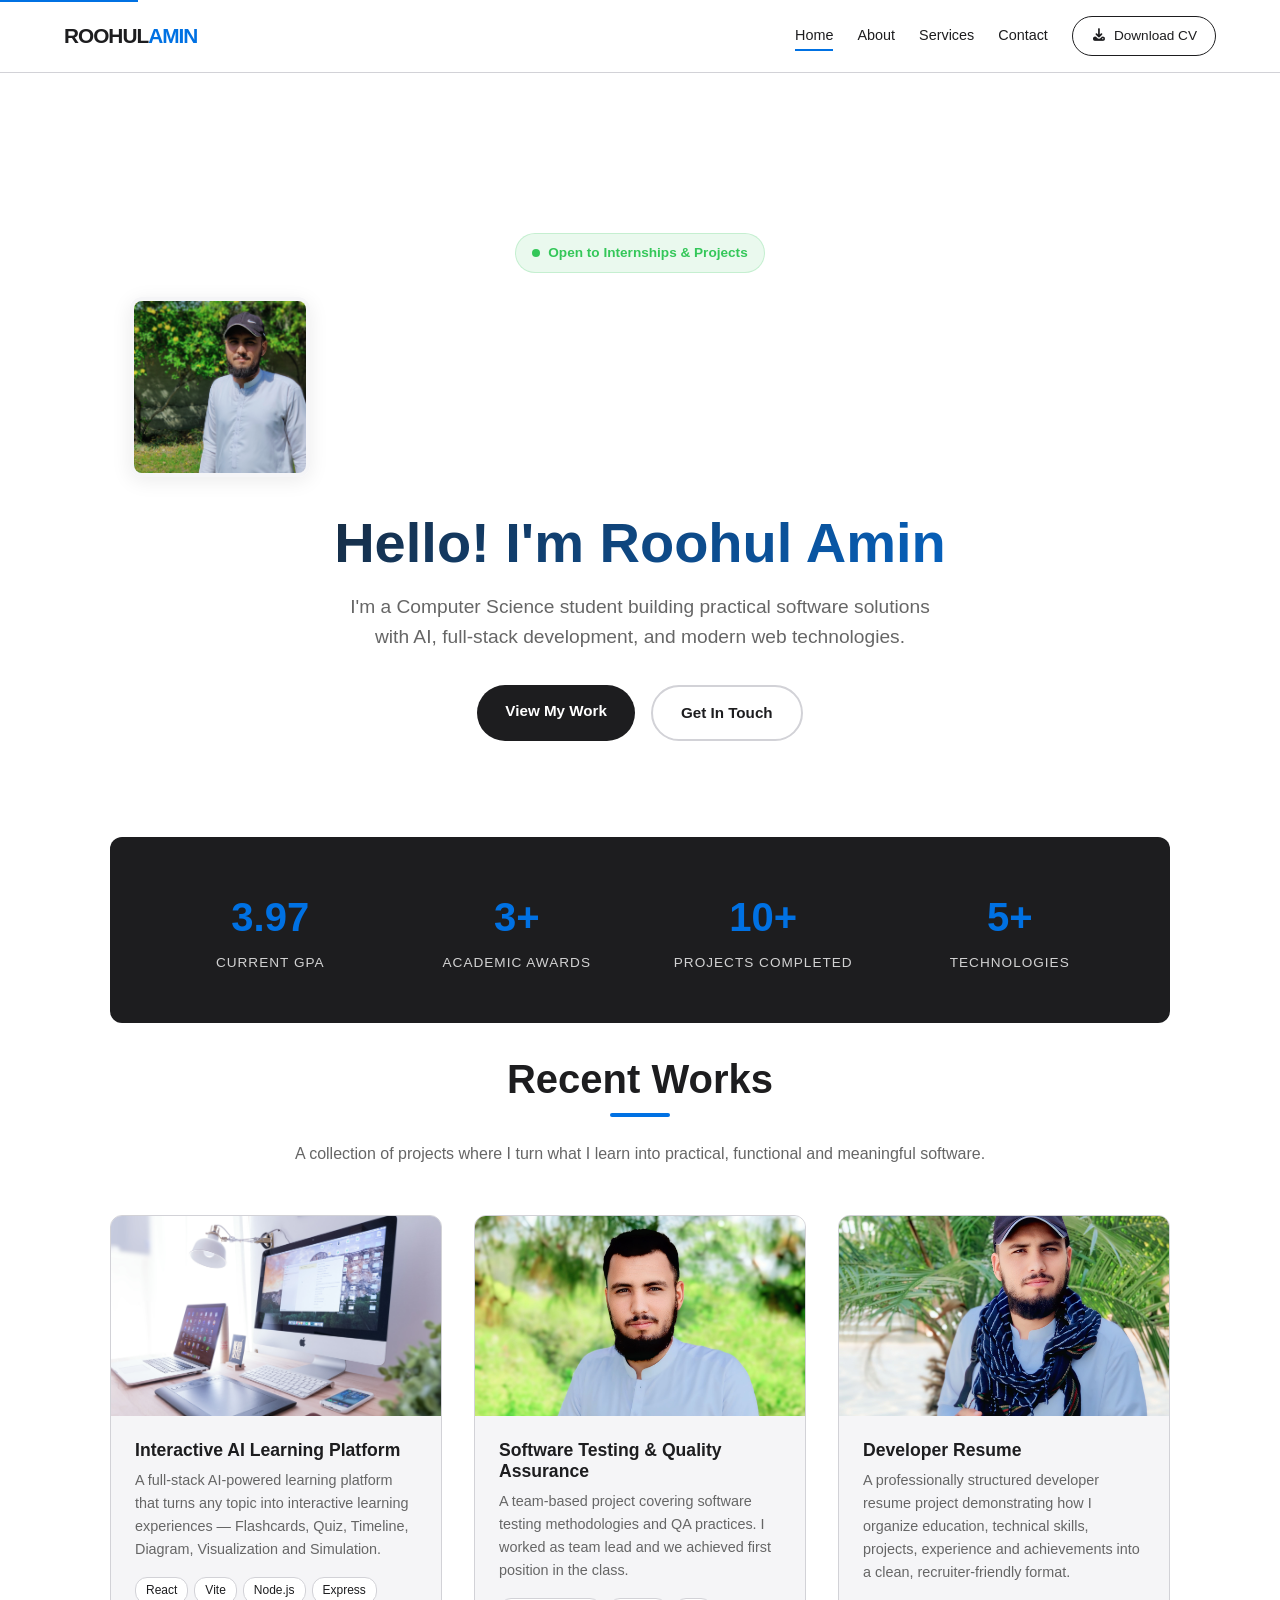
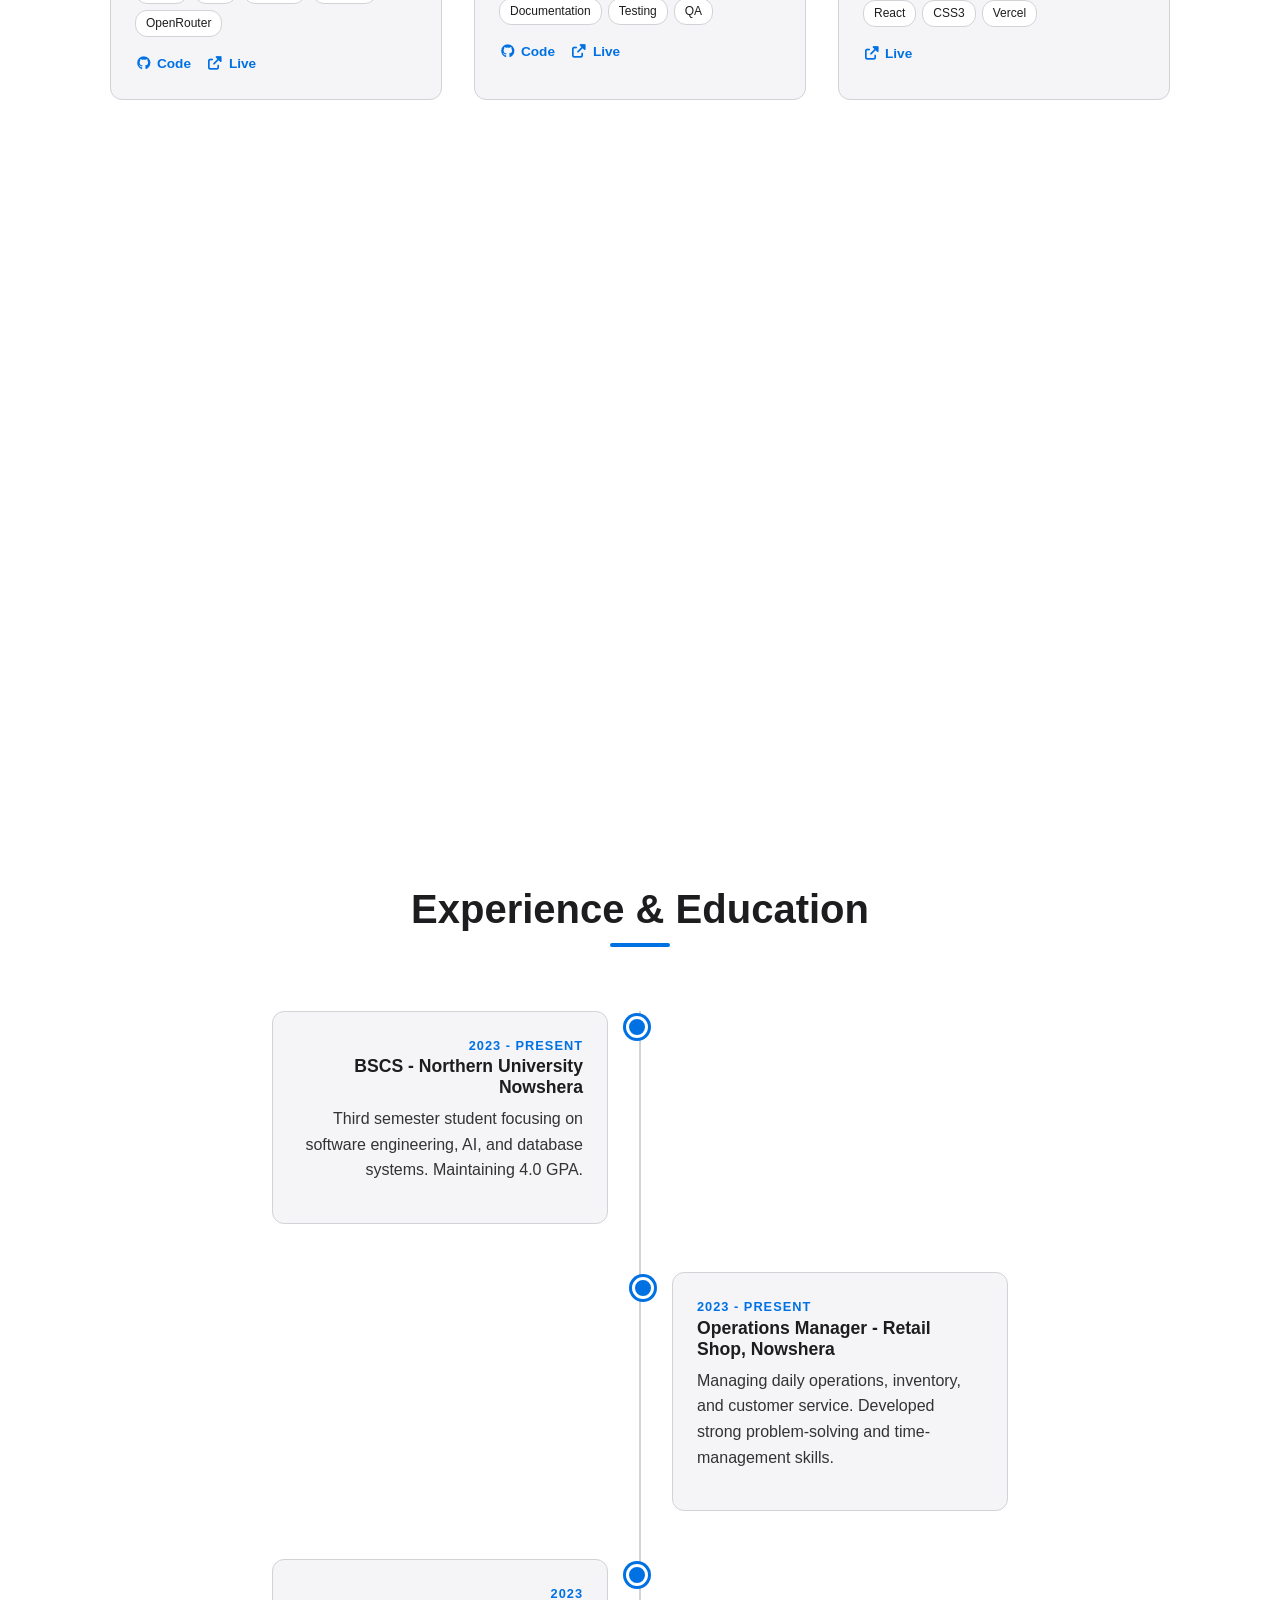
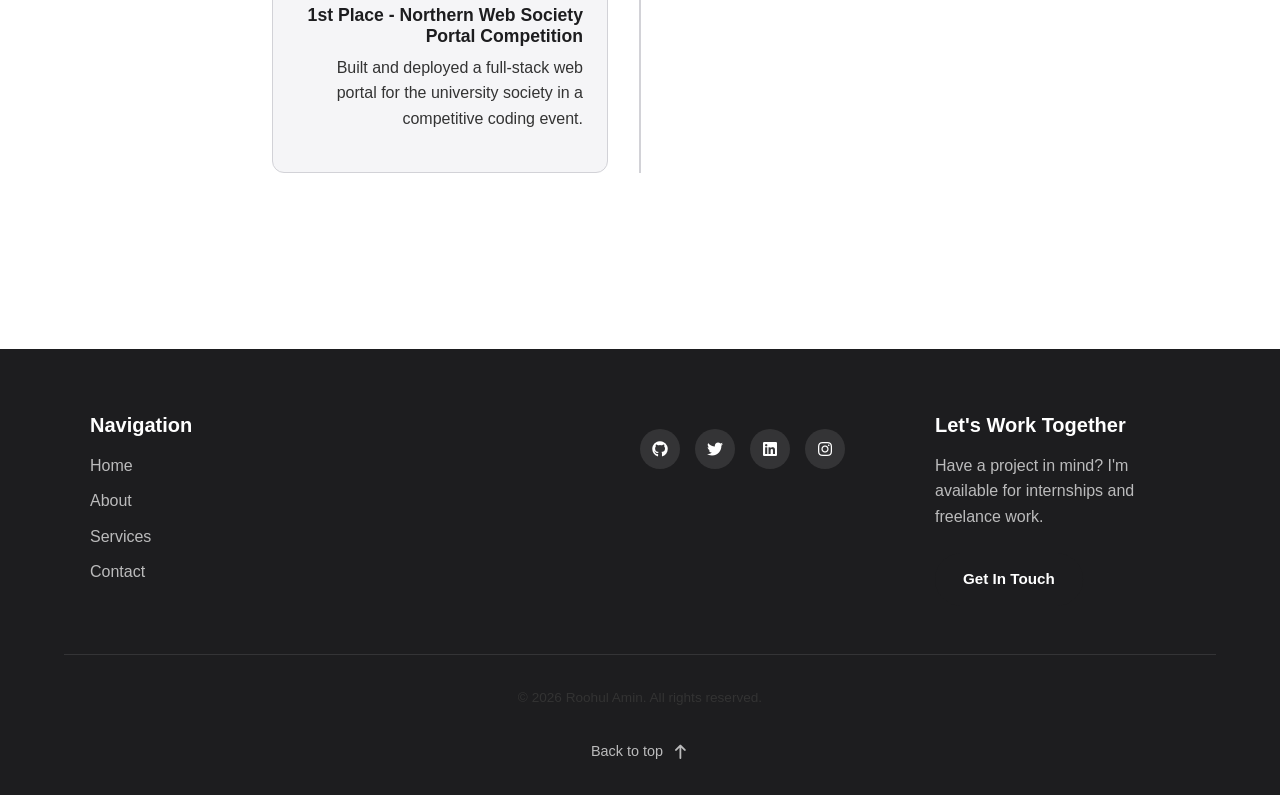
==== commit a03d9a80: "Changed the footer to align it with portfolio style." ====
--- a/index.html
+++ b/index.html
@@ -3,8 +3,8 @@
 <head>
     <meta charset="UTF-8">
     <meta name="viewport" content="width=device-width, initial-scale=1.0">
-    <meta name="description" content="Roohul Amin - BSCS Student, Developer & Innovator. Portfolio showcasing projects in AI, web development, and software engineering.">
-    <meta name="keywords" content="Roohul Amin, portfolio, developer, BSCS, Python, Flask, AI, web development, Northern University">
+    <meta name="description" content="Roohul Amin - Computer Science student building practical software solutions with AI, full-stack development, and modern web technologies.">
+    <meta name="keywords" content="Roohul Amin, portfolio, developer, React, Next.js, AI, full-stack, Computer Science, Northern University">
     <meta name="author" content="Roohul Amin">
     <meta property="og:title" content="Roohul Amin | Portfolio">
     <meta property="og:description" content="BSCS Student, Developer & Innovator from Northern University Nowshera">
@@ -52,23 +52,10 @@
                 Open to Internships & Projects
             </div>
 
-            <div class="slideshow-container">
-                <div class="mySlides fade">
-                    <img src="images/me_hero.jpg" class="hero-img" alt="Roohul Amin - Profile Photo">
-                    <p class="slide-caption">Roohul Amin</p>
-                </div>
-                <div class="mySlides fade">
-                    <img src="images/team1.jpg" class="hero-img" alt="Development Team">
-                    <p class="slide-caption">Team Collaboration</p>
-                </div>
-                <div class="mySlides fade">
-                    <img src="images/team2.jpg" class="hero-img" alt="Innovation Workshop">
-                    <p class="slide-caption">Innovation in Action</p>
-                </div>
-            </div>
-
-            <h1>Empowering Humanity Through Innovation</h1>
-            <p>Consistency is the bridge between goals and accomplishment. I build intelligent systems that solve real-world problems.</p>
+            <img src="images/me_hero.jpg" class="hero-profile-img" alt="Roohul Amin">
+
+            <h1>Hello! I'm Roohul Amin</h1>
+            <p>I'm a Computer Science student building practical software solutions with AI, full-stack development, and modern web technologies.</p>
             <div class="hero-buttons">
                 <a href="services.html" class="btn">View My Work</a>
                 <a href="contact.html" class="btn btn-outline">Get In Touch</a>
@@ -98,20 +85,21 @@
         <!-- Featured Projects -->
         <section class="slide-up">
             <div class="section-title">
-                <h2>Featured Projects</h2>
-                <p class="section-subtitle">A selection of my recent work</p>
+                <h2>Recent Works</h2>
+                <p class="section-subtitle">A collection of projects where I turn what I learn into practical, functional and meaningful software.</p>
             </div>
             <div class="projects-grid">
                 <div class="project-card">
-                    <img src="images/project.jpg" alt="Gamification with AI">
+                    <img src="images/project.jpg" alt="Interactive AI Learning Platform">
                     <div class="project-info">
-                        <h4>Gamification with AI</h4>
-                        <p>An AI-driven adaptive learning platform that decides how to teach a topic — flashcards, quiz, timeline, diagram, visualization, or simulation.</p>
+                        <h4>Interactive AI Learning Platform</h4>
+                        <p>A full-stack AI-powered learning platform that turns any topic into interactive learning experiences — Flashcards, Quiz, Timeline, Diagram, Visualization and Simulation.</p>
                         <div class="project-tech">
                             <span>React</span>
+                            <span>Vite</span>
                             <span>Node.js</span>
+                            <span>Express</span>
                             <span>OpenRouter</span>
-                            <span>AI/ML</span>
                         </div>
                         <div class="project-links">
                             <a href="https://github.com/RoohulAmin-dev/gamification-with-AI" target="_blank" rel="noopener noreferrer"><i class="fab fa-github"></i> Code</a>
@@ -120,34 +108,33 @@
                     </div>
                 </div>
                 <div class="project-card">
-                    <img src="images/team1.jpg" alt="Premium Developer Portfolio">
+                    <img src="images/team1.jpg" alt="Software Testing & Quality Assurance">
                     <div class="project-info">
-                        <h4>Premium Developer Portfolio</h4>
-                        <p>A high-end personal portfolio built with React.js, featuring a custom matte-black and gold aesthetic, particle-canvas animations, and full responsiveness.</p>
+                        <h4>Software Testing & Quality Assurance</h4>
+                        <p>A team-based project covering software testing methodologies and QA practices. I worked as team lead and we achieved first position in the class.</p>
                         <div class="project-tech">
-                            <span>React.js</span>
+                            <span>Documentation</span>
+                            <span>Testing</span>
+                            <span>QA</span>
+                        </div>
+                        <div class="project-links">
+                            <a href="https://github.com/RoohulAmin-dev/Software_Testing_and_Quality_Assurance_Presentation" target="_blank" rel="noopener noreferrer"><i class="fab fa-github"></i> Code</a>
+                            <a href="https://roohulamin-dev.github.io/Software_Testing_and_Quality_Assurance_Presentation/" target="_blank" rel="noopener noreferrer"><i class="fas fa-external-link-alt"></i> Live</a>
+                        </div>
+                    </div>
+                </div>
+                <div class="project-card">
+                    <img src="images/team2.jpg" alt="Developer Resume">
+                    <div class="project-info">
+                        <h4>Developer Resume</h4>
+                        <p>A professionally structured developer resume project demonstrating how I organize education, technical skills, projects, experience and achievements into a clean, recruiter-friendly format.</p>
+                        <div class="project-tech">
+                            <span>React</span>
                             <span>CSS3</span>
                             <span>Vercel</span>
                         </div>
                         <div class="project-links">
-                            <a href="https://github.com/RoohulAmin-dev/roohulamin" target="_blank" rel="noopener noreferrer"><i class="fab fa-github"></i> Code</a>
-                            <a href="https://roohulamin.vercel.app" target="_blank" rel="noopener noreferrer"><i class="fas fa-external-link-alt"></i> Live</a>
-                        </div>
-                    </div>
-                </div>
-                <div class="project-card">
-                    <img src="images/project.jpg" alt="Handwriting Recognition System">
-                    <div class="project-info">
-                        <h4>Handwriting Recognition System</h4>
-                        <p>AI-powered tool that converts handwritten text to digital format using OCR and computer vision.</p>
-                        <div class="project-tech">
-                            <span>Python</span>
-                            <span>Flask</span>
-                            <span>Tesseract OCR</span>
-                            <span>OpenCV</span>
-                        </div>
-                        <div class="project-links">
-                            <a href="https://github.com/RoohulAmin-dev" target="_blank" rel="noopener noreferrer"><i class="fab fa-github"></i> Code</a>
+                            <a href="https://roohulamin.vercel.app/resume" target="_blank" rel="noopener noreferrer"><i class="fas fa-external-link-alt"></i> Live</a>
                         </div>
                     </div>
                 </div>
@@ -157,36 +144,57 @@
         <!-- Skills Section -->
         <section class="skills-section slide-up">
             <div class="section-title">
-                <h2>My Technical Ecosystem</h2>
+                <h2>Professional Skillset</h2>
+                <p class="section-subtitle">Technologies and tools I work with</p>
             </div>
             <div class="skills-grid">
                 <div class="skill-category">
                     <h4><i class="fas fa-code"></i> Languages</h4>
-                    <p>Python, C++, Java, JavaScript (ES6+)</p>
-                    <div class="skill-tags">
+                    <p>C++, JavaScript, Python, Java, TypeScript, Solidity, Haskell</p>
+                    <div class="skill-tags">
+                        <span class="skill-tag">C++</span>
+                        <span class="skill-tag">JavaScript</span>
                         <span class="skill-tag">Python</span>
-                        <span class="skill-tag">C++</span>
                         <span class="skill-tag">Java</span>
-                        <span class="skill-tag">JavaScript</span>
-                    </div>
-                </div>
-                <div class="skill-category">
-                    <h4><i class="fas fa-layer-group"></i> Frameworks & Tools</h4>
-                    <p>Flask, OpenCV, Tesseract OCR, Git/GitHub</p>
-                    <div class="skill-tags">
-                        <span class="skill-tag">Flask</span>
-                        <span class="skill-tag">OpenCV</span>
-                        <span class="skill-tag">Tesseract</span>
+                        <span class="skill-tag">TypeScript</span>
+                        <span class="skill-tag">Solidity</span>
+                    </div>
+                </div>
+                <div class="skill-category">
+                    <h4><i class="fas fa-layer-group"></i> Frameworks & Libraries</h4>
+                    <p>React.js, Next.js, Node.js, Redux, Tailwind CSS, Material UI, MongoDB</p>
+                    <div class="skill-tags">
+                        <span class="skill-tag">React.js</span>
+                        <span class="skill-tag">Next.js</span>
+                        <span class="skill-tag">Node.js</span>
+                        <span class="skill-tag">Redux</span>
+                        <span class="skill-tag">Tailwind</span>
+                        <span class="skill-tag">MUI</span>
+                        <span class="skill-tag">MongoDB</span>
+                    </div>
+                </div>
+                <div class="skill-category">
+                    <h4><i class="fas fa-database"></i> Database & Cloud</h4>
+                    <p>PostgreSQL, MySQL, Firebase, Redis, AWS, Docker, Kubernetes</p>
+                    <div class="skill-tags">
+                        <span class="skill-tag">PostgreSQL</span>
+                        <span class="skill-tag">MySQL</span>
+                        <span class="skill-tag">Firebase</span>
+                        <span class="skill-tag">Redis</span>
+                        <span class="skill-tag">AWS</span>
+                        <span class="skill-tag">Docker</span>
+                    </div>
+                </div>
+                <div class="skill-category">
+                    <h4><i class="fas fa-tools"></i> Tools & Platforms</h4>
+                    <p>Git, Postman, Kafka, Vercel, VS Code, IntelliJ</p>
+                    <div class="skill-tags">
                         <span class="skill-tag">Git</span>
-                    </div>
-                </div>
-                <div class="skill-category">
-                    <h4><i class="fas fa-database"></i> Database</h4>
-                    <p>MySQL, SQL Server, Database Normalization</p>
-                    <div class="skill-tags">
-                        <span class="skill-tag">MySQL</span>
-                        <span class="skill-tag">SQL Server</span>
-                        <span class="skill-tag">ERD Design</span>
+                        <span class="skill-tag">Postman</span>
+                        <span class="skill-tag">Kafka</span>
+                        <span class="skill-tag">Vercel</span>
+                        <span class="skill-tag">VS Code</span>
+                        <span class="skill-tag">IntelliJ</span>
                     </div>
                 </div>
             </div>
@@ -234,17 +242,21 @@
                     <li><a href="contact.html">Contact</a></li>
                 </ul>
             </div>
-            <div class="map-container">
-                <h3>My Location</h3>
-                <iframe
-                    src="https://www.google.com/maps/embed?pb=!1m18!1m12!1m3!1d3309.123456789!2d71.9700!3d33.9500!2m3!1f0!2f0!3f0!3m2!1i1024!2i768!4f13.1!3m3!1m2!1s0x38eb931957774ad7%3A0x23d94f29102a06de!2sNorthern%20University!5e0!3m2!1sen!2spk!4v1700000000000!5m2!1sen!2spk"
-                    width="100%" height="250" style="border:0;" allowfullscreen="" loading="lazy" referrerpolicy="no-referrer-when-downgrade">
-                </iframe>
+            <div class="footer-social">
+                <a href="https://github.com/RoohulAmin-dev" target="_blank" rel="noopener noreferrer" aria-label="GitHub"><i class="fab fa-github"></i></a>
+                <a href="https://twitter.com/RoohulAmin" target="_blank" rel="noopener noreferrer" aria-label="Twitter"><i class="fab fa-twitter"></i></a>
+                <a href="https://www.linkedin.com/in/roohul-amin-dev/" target="_blank" rel="noopener noreferrer" aria-label="LinkedIn"><i class="fab fa-linkedin"></i></a>
+                <a href="https://www.instagram.com/roohulamin/" target="_blank" rel="noopener noreferrer" aria-label="Instagram"><i class="fab fa-instagram"></i></a>
+            </div>
+            <div class="footer-cta">
+                <h3>Let's Work Together</h3>
+                <p>Have a project in mind? I'm available for internships and freelance work.</p>
+                <a href="contact.html" class="btn">Get In Touch</a>
             </div>
         </div>
         <div class="footer-bottom">
-            <p>&copy; 2026 Roohul Amin | BSCS Northern University Nowshera</p>
-            <p class="footer-text-muted">Nowshera, Khyber Pakhtunkhwa, Pakistan</p>
+            <p>&copy; 2026 Roohul Amin. All rights reserved.</p>
+            <a href="#main" class="back-to-top">Back to top <i class="fas fa-arrow-up"></i></a>
         </div>
     </footer>
 
--- a/assets/css/style.css
+++ b/assets/css/style.css
@@ -11,6 +11,7 @@
     --dark: #1d1d1f;
     --success: #34c759;
     --warning: #ff9500;
+    --purple: #9b7eac;
     --font-main: 'Inter', -apple-system, BlinkMacSystemFont, 'Segoe UI', Roboto, sans-serif;
     --max-width: 1100px;
     --radius: 12px;
@@ -166,18 +167,18 @@
     position: relative;
 }
 
-.hero-img {
-    width: 200px;
-    height: 200px;
+.hero-profile-img {
+    width: 180px;
+    height: 180px;
     object-fit: cover;
-    border-radius: 50%;
+    border-radius: var(--radius);
     border: 4px solid var(--light-gray);
     box-shadow: var(--shadow);
     margin-bottom: 2rem;
     transition: transform var(--transition);
 }
 
-.hero-img:hover { transform: scale(1.05); }
+.hero-profile-img:hover { transform: scale(1.03); }
 
 .hero h1 {
     margin-bottom: 1rem;
@@ -517,7 +518,8 @@
     font-size: 0.9rem;
 }
 .form-group input,
-.form-group textarea {
+.form-group textarea,
+.form-group select {
     width: 100%;
     padding: 12px;
     border: 1px solid var(--border);
@@ -526,6 +528,7 @@
     font-size: 0.95rem;
     transition: var(--transition);
     background: white;
+    appearance: none;
 }
 .form-group input:focus,
 .form-group textarea:focus {
@@ -536,33 +539,67 @@
 
 /* --- Footer --- */
 footer {
-    background: var(--light-gray);
+    background: var(--dark);
+    color: white;
     padding: 4rem 5% 2rem;
     margin-top: 4rem;
-    border-top: 1px solid var(--border);
 }
 .footer-grid {
     display: grid;
-    grid-template-columns: 1fr 1fr;
+    grid-template-columns: 2fr 1fr 1fr;
     gap: 40px;
     max-width: var(--max-width);
     margin: 0 auto;
 }
-.footer-nav h3 { margin-bottom: 1rem; }
+.footer-nav h3 { margin-bottom: 1rem; color: white; }
 .footer-nav ul li { margin-bottom: 10px; }
 .footer-nav a {
-    color: var(--text);
-    opacity: 0.7;
-}
-.footer-nav a:hover { opacity: 1; color: var(--accent); }
+    color: rgba(255,255,255,0.7);
+}
+.footer-nav a:hover { color: var(--accent); }
+.footer-social {
+    display: flex;
+    gap: 15px;
+    margin-top: 1rem;
+}
+.footer-social a {
+    display: flex;
+    align-items: center;
+    justify-content: center;
+    width: 40px;
+    height: 40px;
+    background: rgba(255,255,255,0.1);
+    border-radius: 50%;
+    color: white;
+    transition: var(--transition);
+}
+.footer-social a:hover {
+    background: var(--accent);
+    transform: translateY(-3px);
+}
+.footer-cta h3 { margin-bottom: 1rem; color: white; }
+.footer-cta p {
+    color: rgba(255,255,255,0.7);
+    margin-bottom: 1.5rem;
+}
 .footer-bottom {
     text-align: center;
     margin-top: 3rem;
     padding-top: 2rem;
-    border-top: 1px solid var(--border);
+    border-top: 1px solid rgba(255,255,255,0.1);
     font-size: 0.85rem;
-    opacity: 0.6;
-}
+    color: rgba(255,255,255,0.5);
+}
+.back-to-top {
+    display: inline-flex;
+    align-items: center;
+    gap: 8px;
+    color: rgba(255,255,255,0.7);
+    font-size: 0.9rem;
+    margin-top: 1rem;
+    transition: var(--transition);
+}
+.back-to-top:hover { color: var(--accent); }
 
 /* --- Animations --- */
 .fade-in { animation: fadeIn 1s ease-in; }
@@ -671,7 +708,7 @@
     header { padding: 1rem 20px; }
 
     .hero { padding: 4rem 20px 2rem; }
-    .hero-img { width: 150px; height: 150px; }
+    .hero-profile-img { width: 150px; height: 150px; }
     .hero h1 { margin-top: 10px; }
 
     .stats-bar { flex-direction: column; gap: 1.5rem; padding: 2rem 5%; }
@@ -691,7 +728,7 @@
 
 @media (max-width: 480px) {
     .container { padding: 3rem 15px; }
-    .hero-img { width: 120px; height: 120px; }
+    .hero-profile-img { width: 120px; height: 120px; }
     .cv-btn { padding: 6px 14px; font-size: 0.8rem !important; }
     .btn { padding: 12px 24px; font-size: 0.9rem; }
 }
@@ -699,6 +736,8 @@
 /* --- Utility --- */
 .text-center { text-align: center; }
 .text-accent { color: var(--accent); font-weight: 600; }
+.purple { color: var(--purple); }
+.quote-highlight { color: rgb(155 126 172); }
 .mt-1 { margin-top: 1rem; }
 .mt-2 { margin-top: 2rem; }
 .mb-1 { margin-bottom: 1rem; }
@@ -724,23 +763,3 @@
     outline: 2px solid var(--accent);
     outline-offset: 2px;
 }
-
-/* Slideshow (Hero) */
-.slideshow-container {
-    position: relative;
-    max-width: 400px;
-    margin: 0 auto 2rem;
-    border-radius: var(--radius);
-    overflow: hidden;
-    box-shadow: var(--shadow);
-}
-.slideshow-container img {
-    width: 100%;
-    height: auto;
-    display: block;
-}
-.mySlides { display: none; animation: fadeSlide 1.5s ease; }
-@keyframes fadeSlide {
-    from { opacity: 0; transform: scale(1.02); }
-    to { opacity: 1; transform: scale(1); }
-}
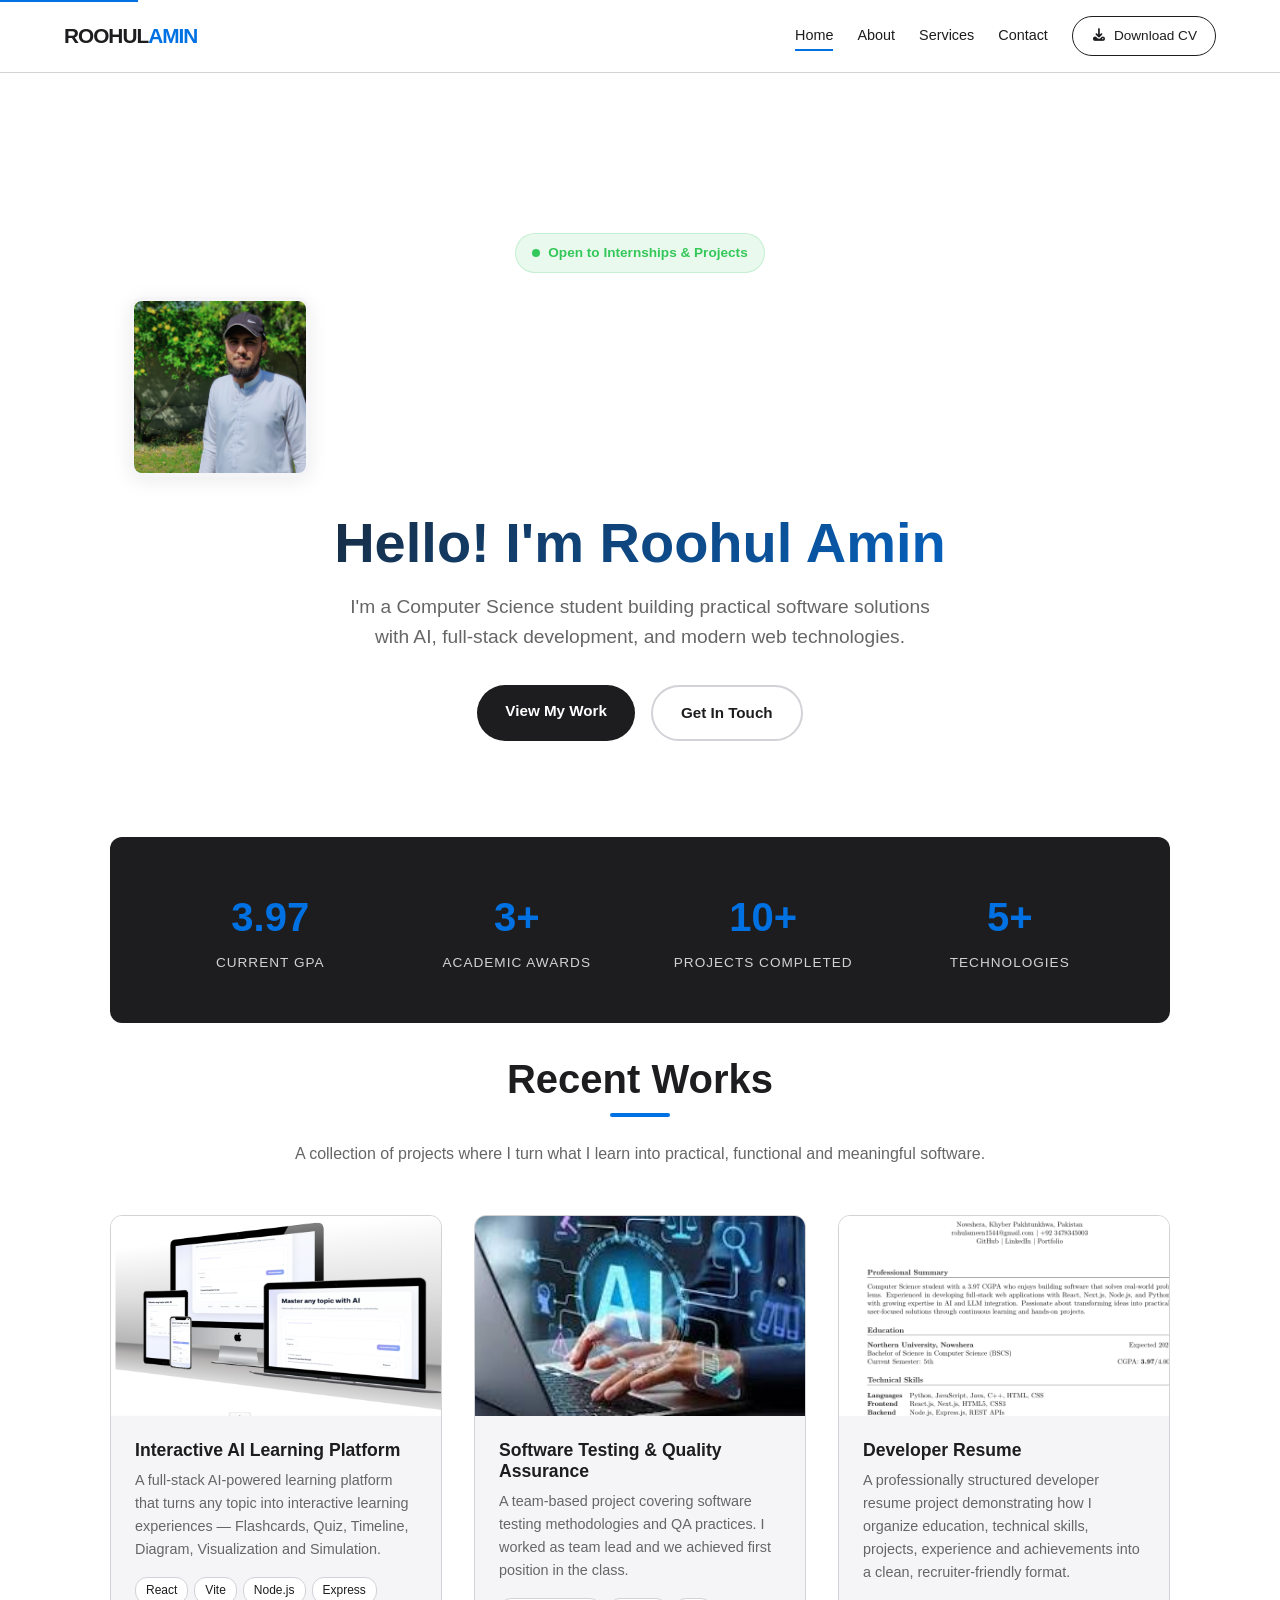
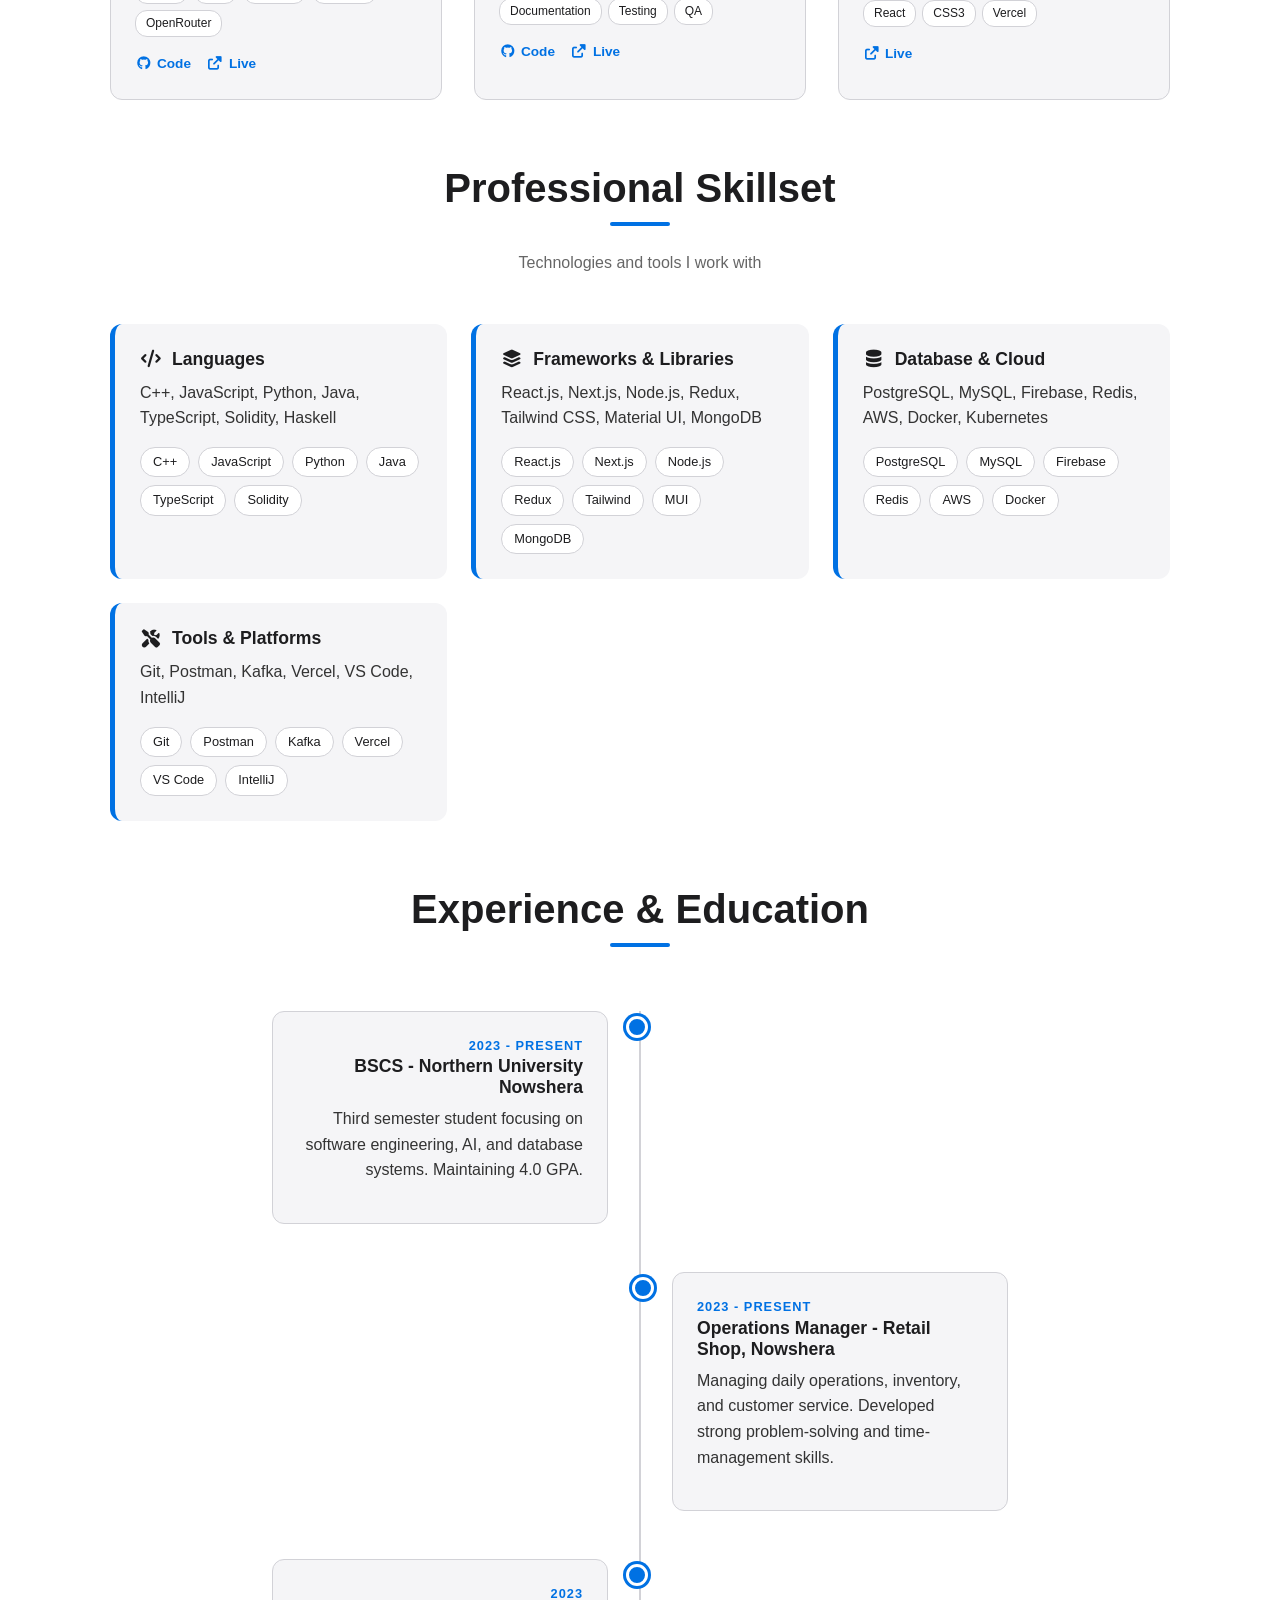
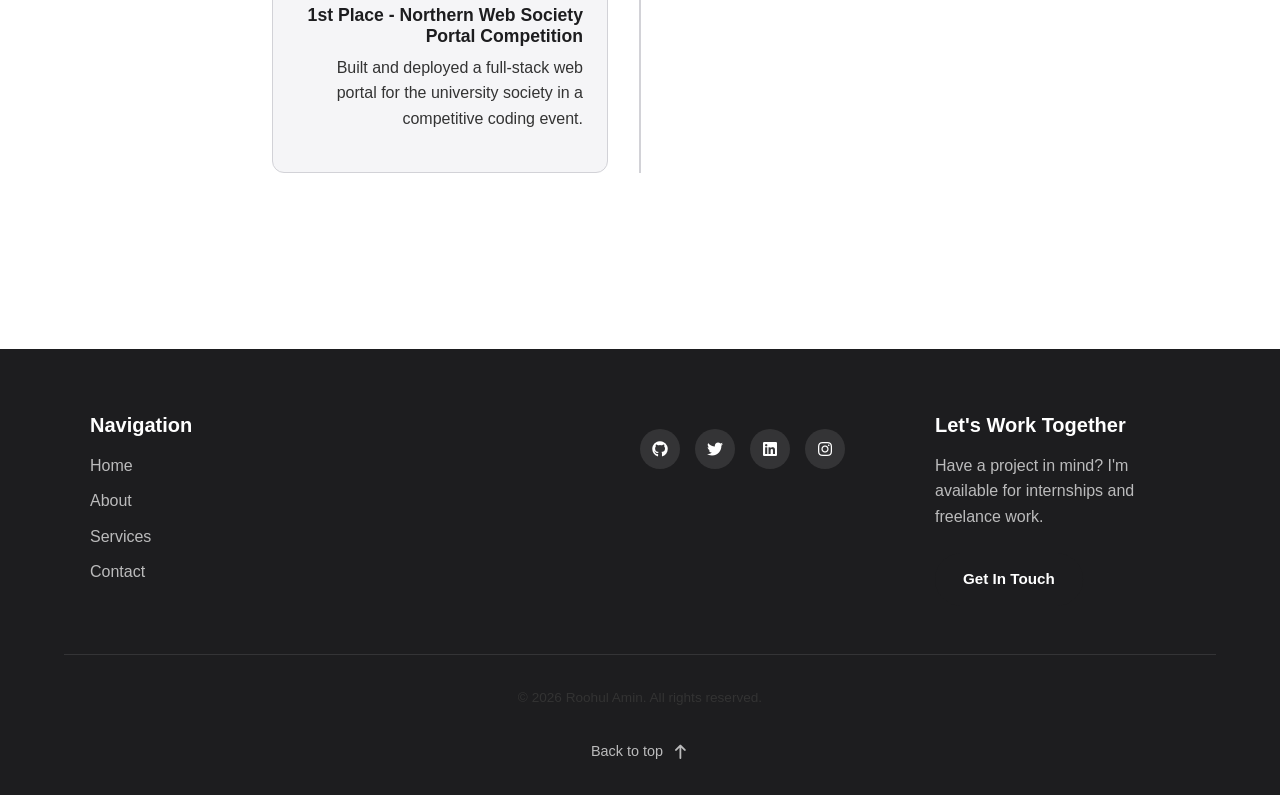
==== commit 0c0f1460: "Update projects pictures" ====
--- a/index.html
+++ b/index.html
@@ -90,7 +90,7 @@
             </div>
             <div class="projects-grid">
                 <div class="project-card">
-                    <img src="images/project.jpg" alt="Interactive AI Learning Platform">
+                    <img src="images/Website Mockup Right .PNG" alt="Interactive AI Learning Platform">
                     <div class="project-info">
                         <h4>Interactive AI Learning Platform</h4>
                         <p>A full-stack AI-powered learning platform that turns any topic into interactive learning experiences — Flashcards, Quiz, Timeline, Diagram, Visualization and Simulation.</p>
@@ -108,7 +108,7 @@
                     </div>
                 </div>
                 <div class="project-card">
-                    <img src="images/team1.jpg" alt="Software Testing & Quality Assurance">
+                    <img src="images/ai-journey.jpg" alt="Software Testing & Quality Assurance">
                     <div class="project-info">
                         <h4>Software Testing & Quality Assurance</h4>
                         <p>A team-based project covering software testing methodologies and QA practices. I worked as team lead and we achieved first position in the class.</p>
@@ -124,7 +124,7 @@
                     </div>
                 </div>
                 <div class="project-card">
-                    <img src="images/team2.jpg" alt="Developer Resume">
+                    <img src="images/resume.PNG" alt="Developer Resume">
                     <div class="project-info">
                         <h4>Developer Resume</h4>
                         <p>A professionally structured developer resume project demonstrating how I organize education, technical skills, projects, experience and achievements into a clean, recruiter-friendly format.</p>
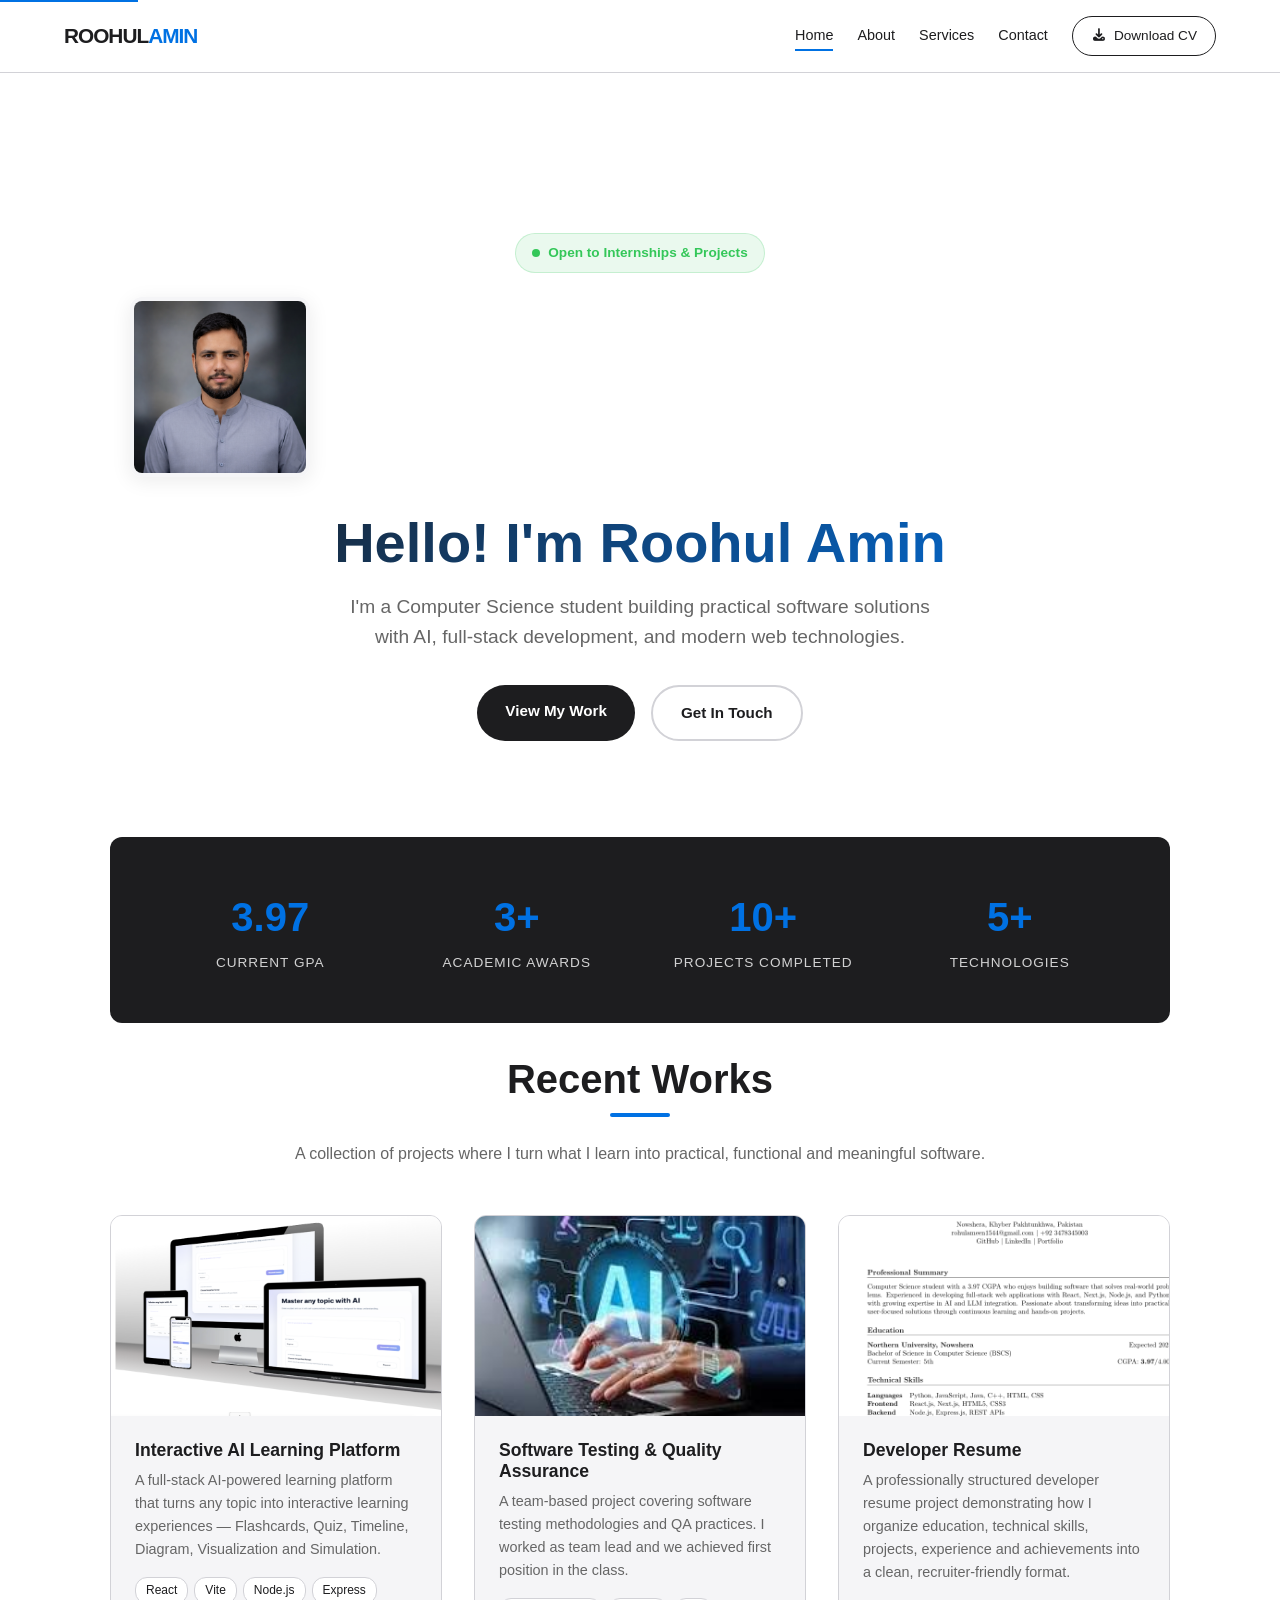
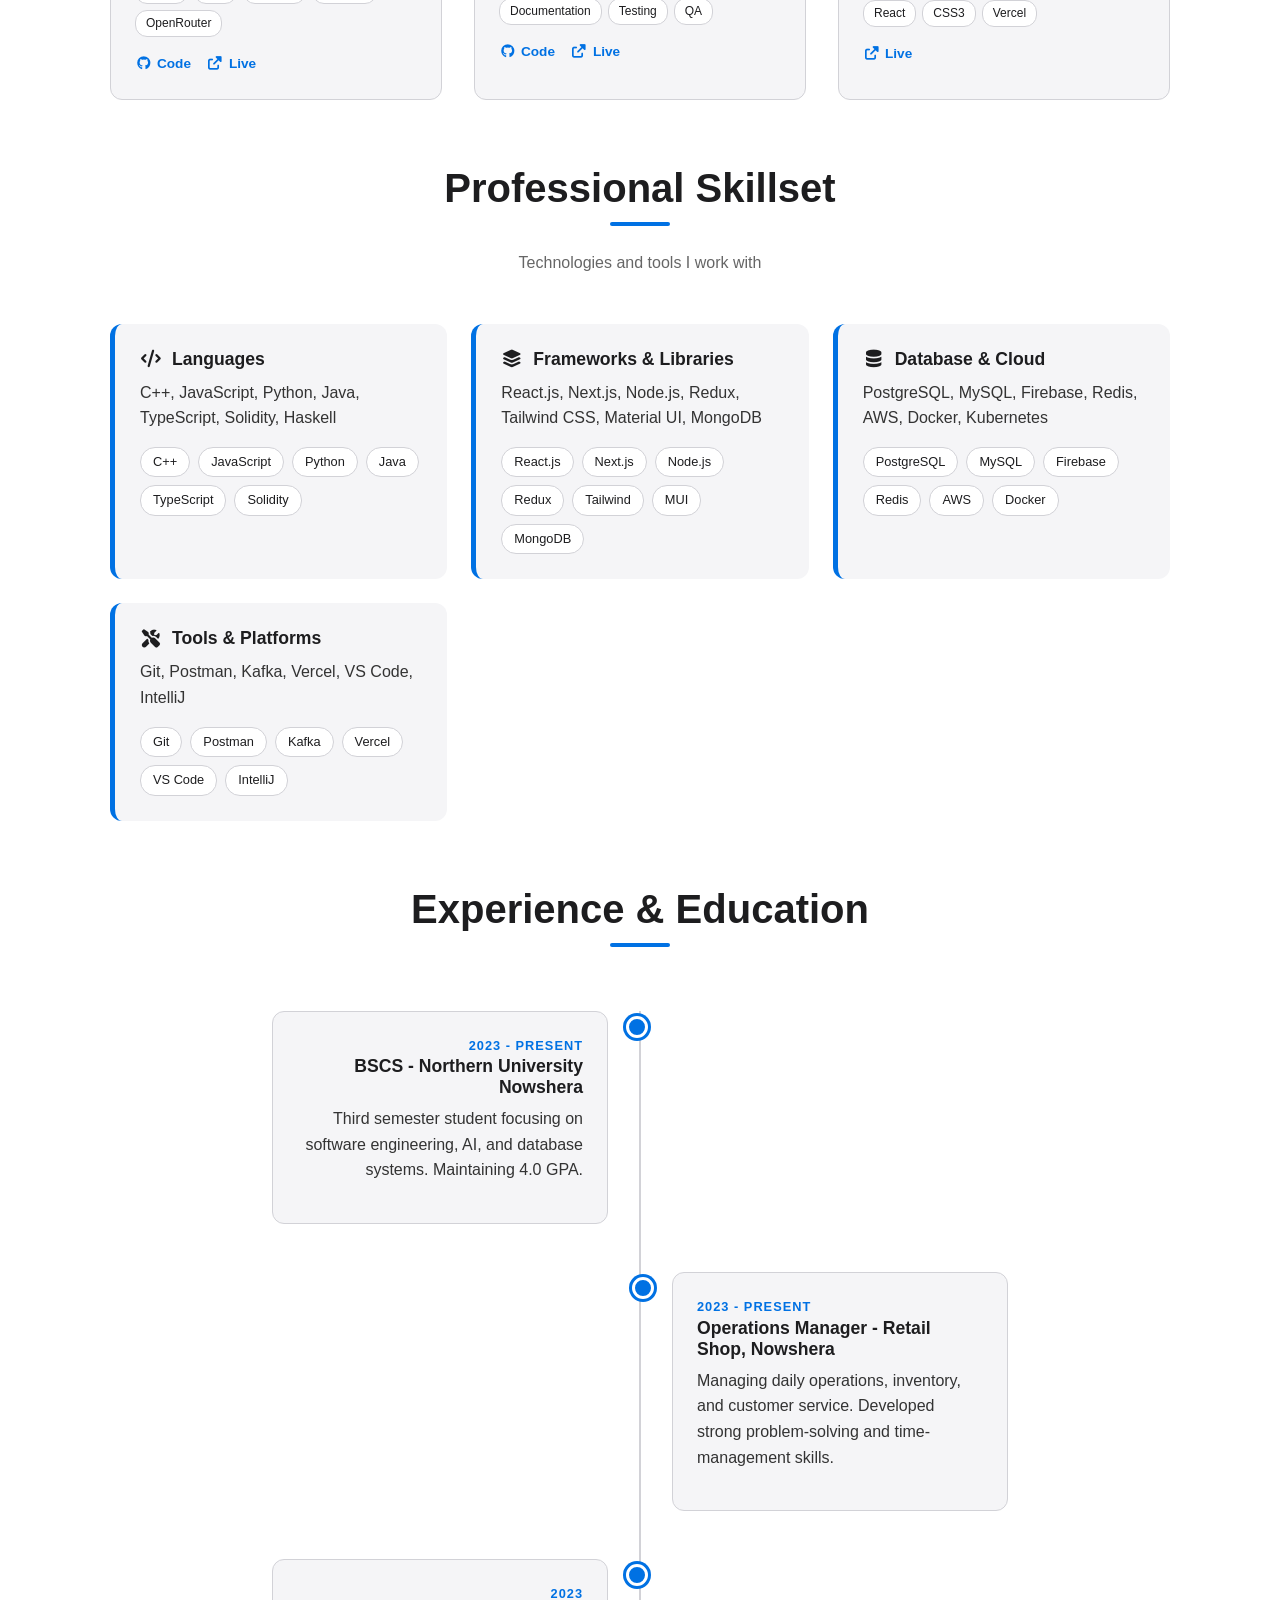
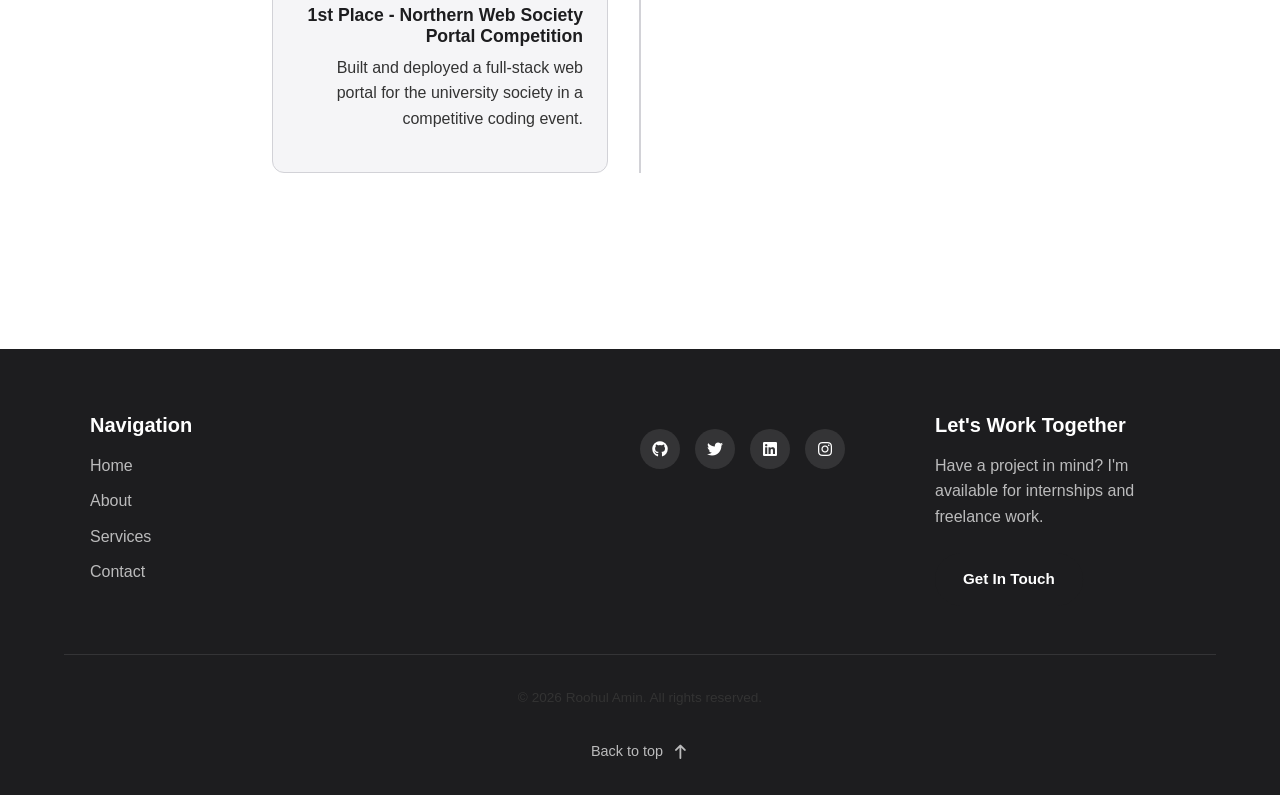
==== commit c590ad68: "Change the profile picture" ====
--- a/index.html
+++ b/index.html
@@ -52,7 +52,7 @@
                 Open to Internships & Projects
             </div>
 
-            <img src="images/me_hero.jpg" class="hero-profile-img" alt="Roohul Amin">
+            <img src="images/profile.png" class="hero-profile-img" alt="Roohul Amin">
 
             <h1>Hello! I'm Roohul Amin</h1>
             <p>I'm a Computer Science student building practical software solutions with AI, full-stack development, and modern web technologies.</p>
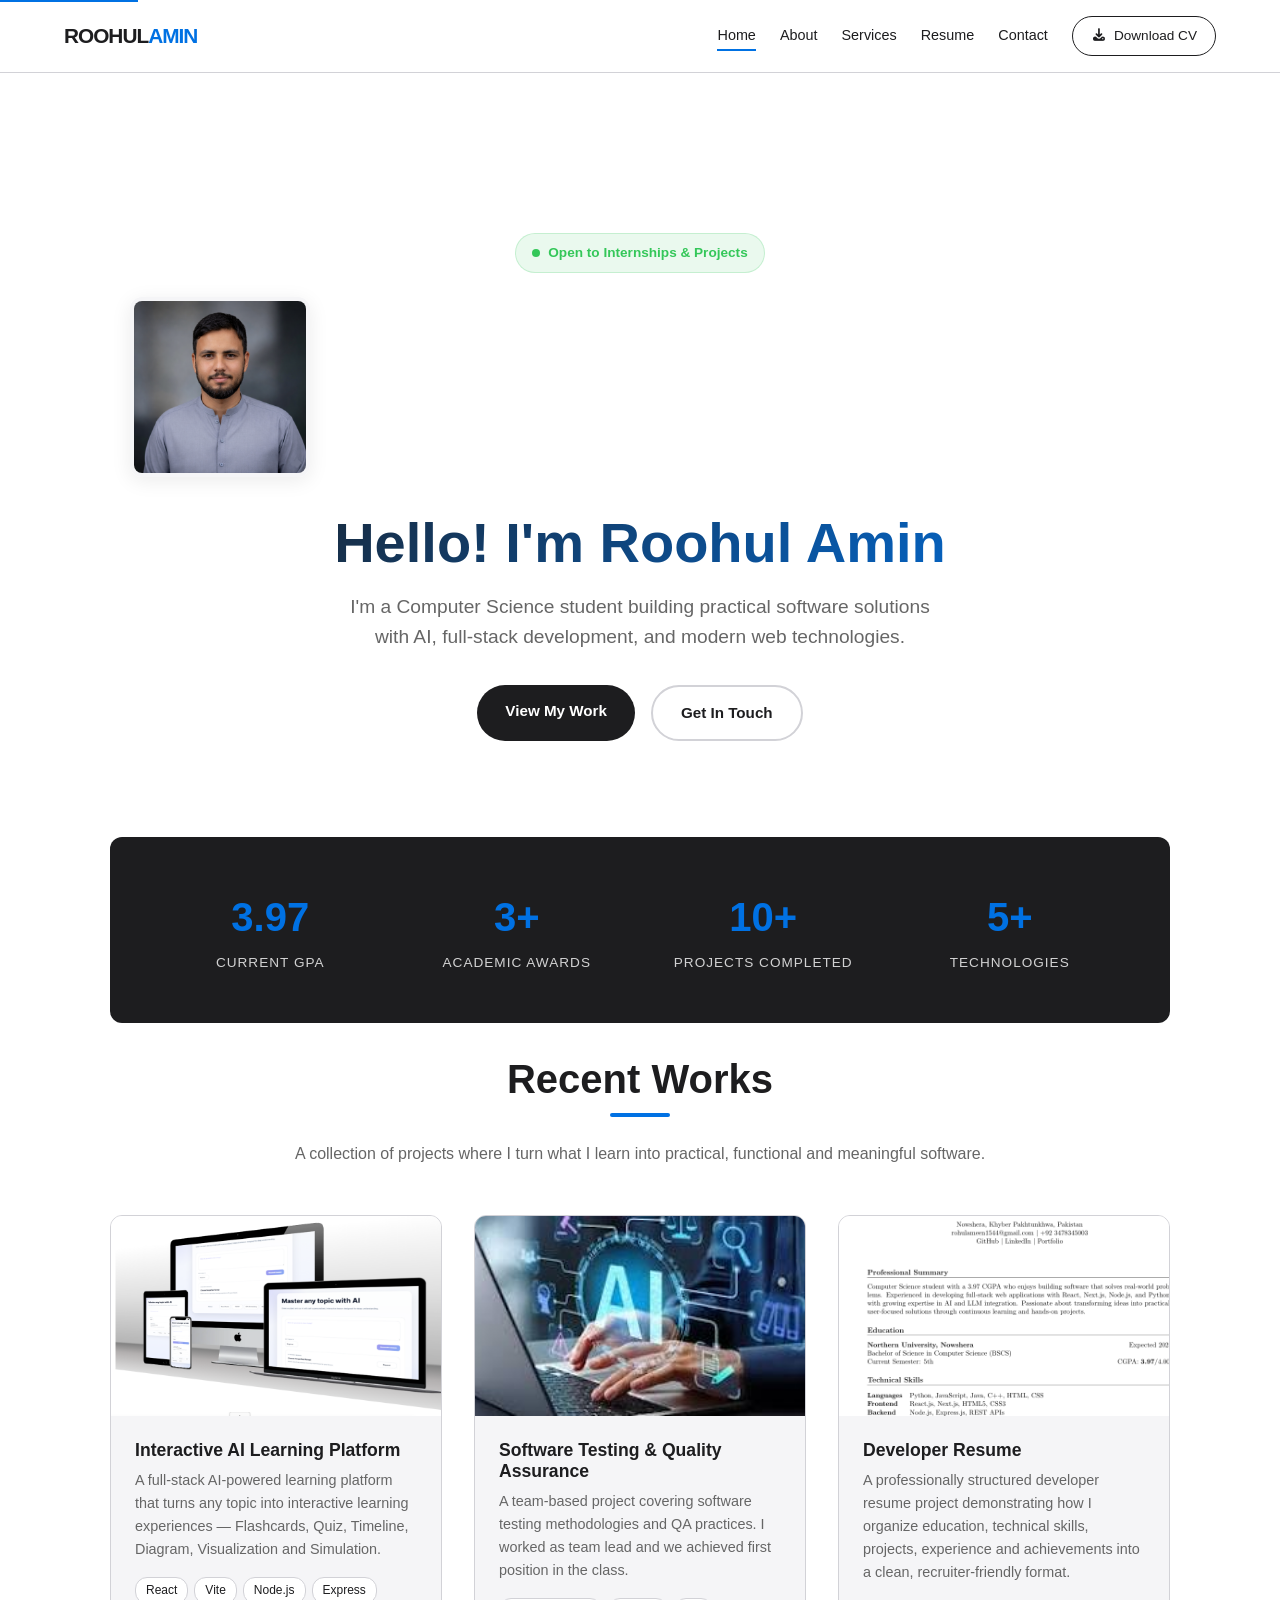
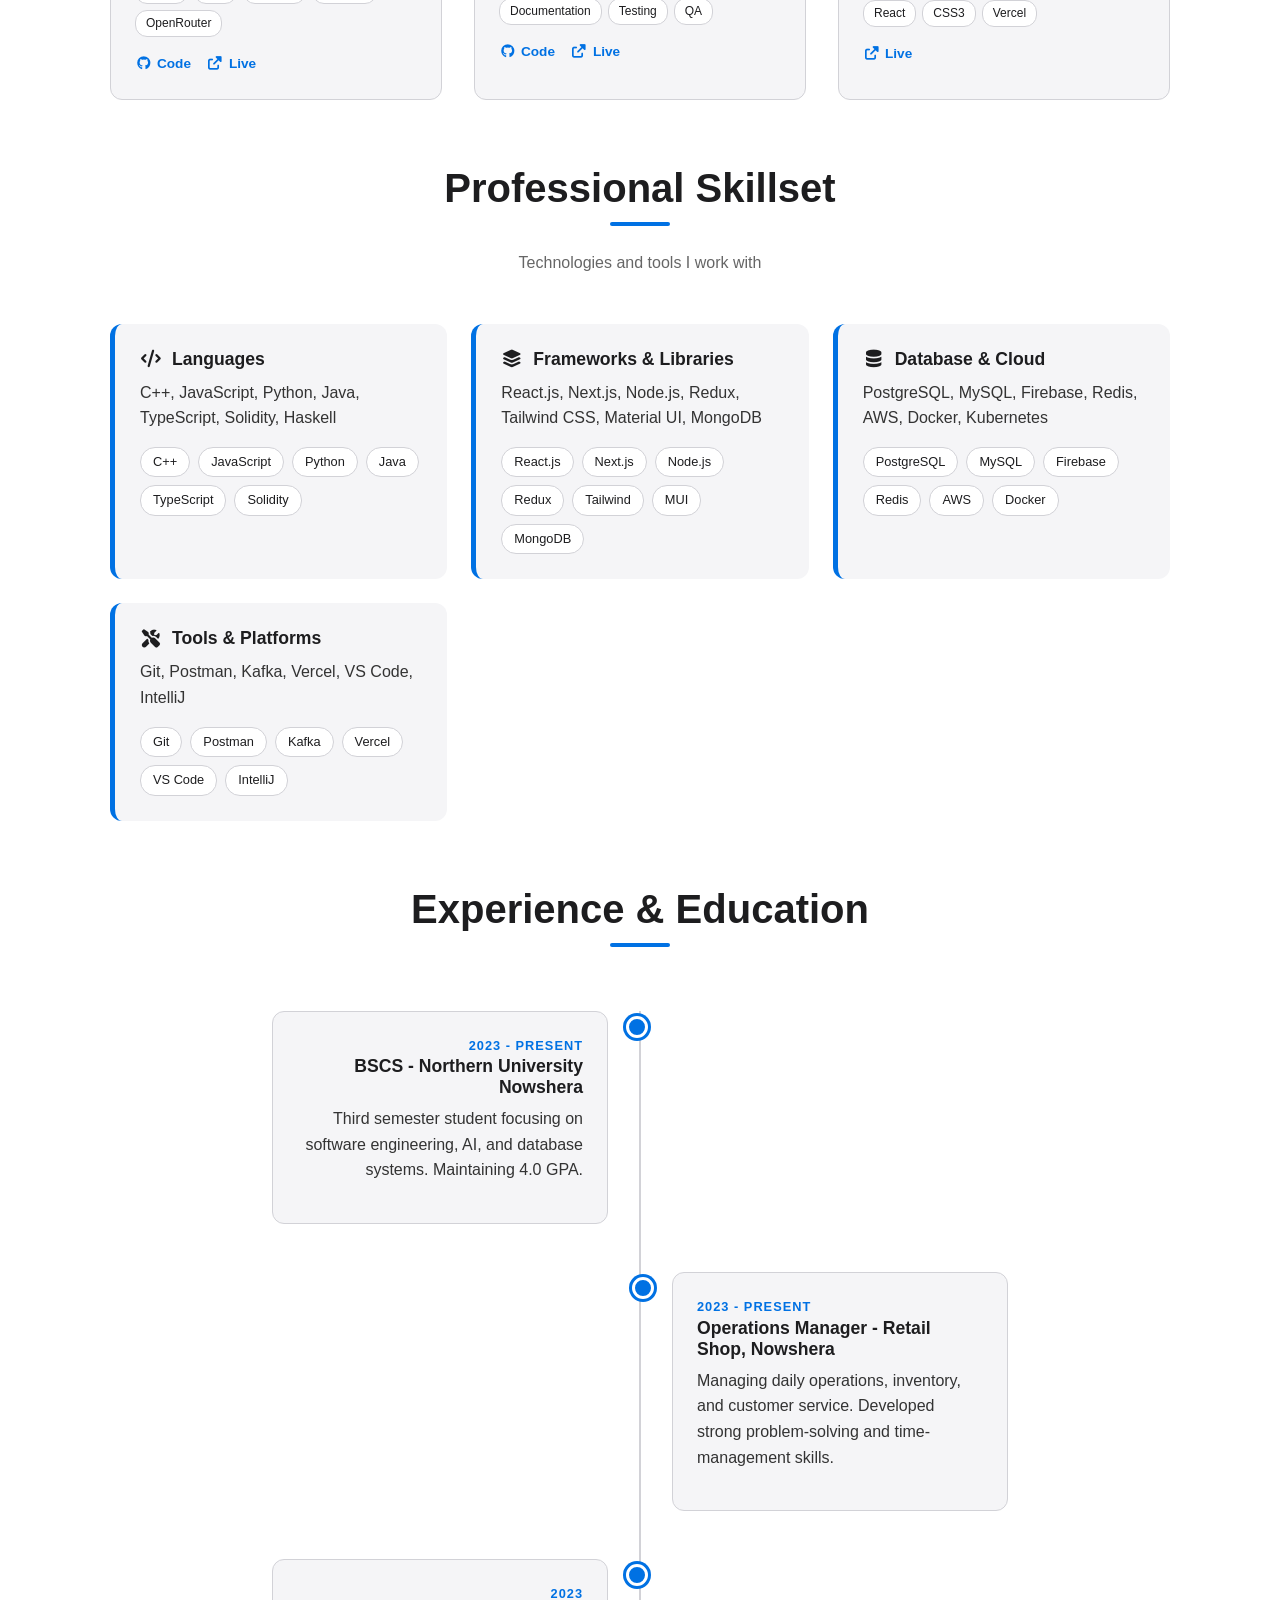
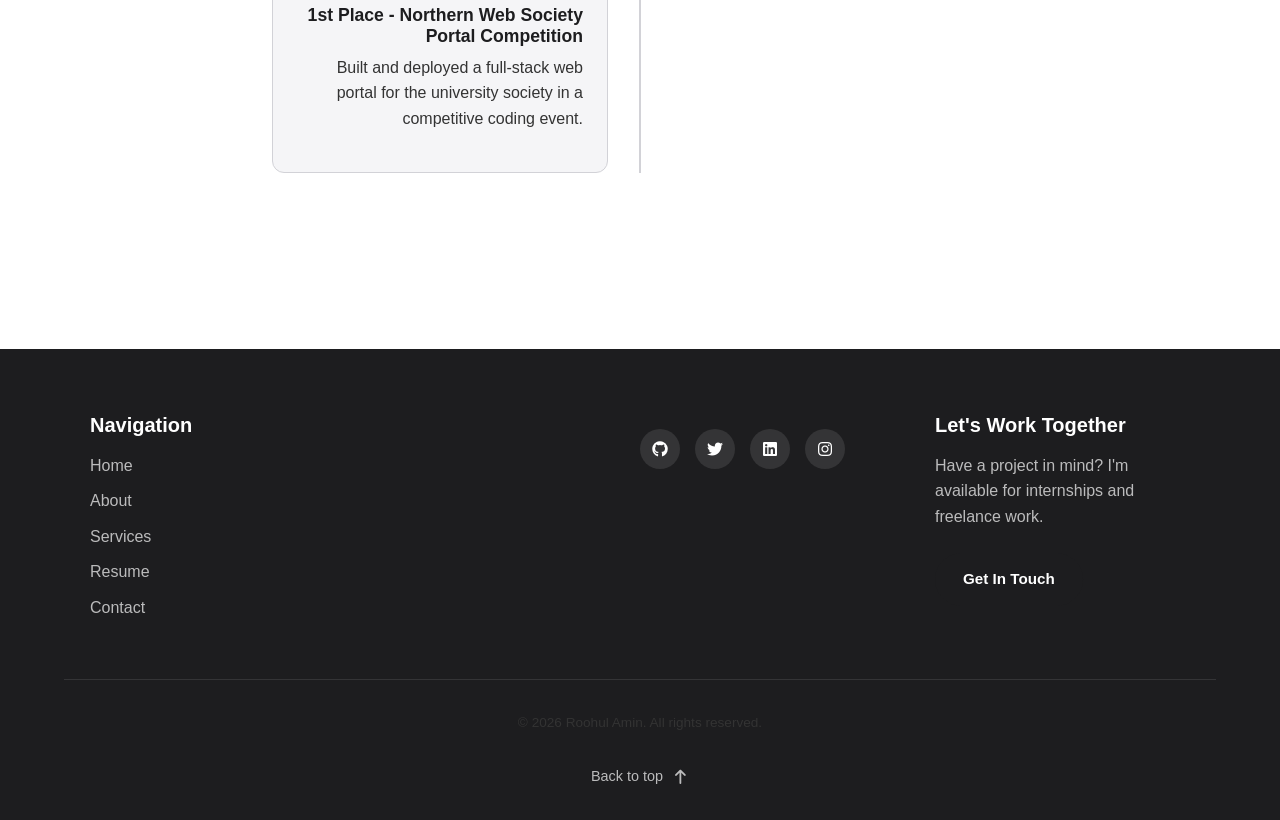
==== commit 8afd4624: "Add resume.html file + styling to show the resume using Google Docs Viewer and after viewing the pdf" ====
--- a/index.html
+++ b/index.html
@@ -37,6 +37,7 @@
             <a href="index.html" class="active">Home</a>
             <a href="about.html">About</a>
             <a href="services.html">Services</a>
+            <a href="resume.html">Resume</a>
             <a href="contact.html">Contact</a>
             <a href="assets/docs/Roohulamin_CV.pdf" class="cv-btn" download>
                 <i class="fas fa-download"></i> Download CV
@@ -239,6 +240,7 @@
                     <li><a href="index.html">Home</a></li>
                     <li><a href="about.html">About</a></li>
                     <li><a href="services.html">Services</a></li>
+                    <li><a href="resume.html">Resume</a></li>
                     <li><a href="contact.html">Contact</a></li>
                 </ul>
             </div>
--- a/assets/css/style.css
+++ b/assets/css/style.css
@@ -758,6 +758,51 @@
 }
 .skip-link:focus { top: 0; }
 
+/* Resume Page */
+.resume-page {
+    max-width: 900px;
+}
+.resume-actions {
+    text-align: center;
+    margin: 2rem 0;
+}
+.resume-actions .btn {
+    max-width: 300px;
+}
+.resume-viewer {
+    background: var(--light-gray);
+    border-radius: var(--radius);
+    overflow: hidden;
+    border: 1px solid var(--border);
+    box-shadow: var(--shadow);
+    height: 80vh;
+    min-height: 500px;
+}
+.resume-viewer iframe {
+    width: 100%;
+    height: 100%;
+    border: none;
+    display: block;
+}
+.resume-viewer iframe p {
+    padding: 2rem;
+    text-align: center;
+}
+
+@media (max-width: 768px) {
+    .resume-viewer {
+        height: 70vh;
+        min-height: 400px;
+    }
+}
+
+@media (max-width: 480px) {
+    .resume-viewer {
+        height: 60vh;
+        min-height: 350px;
+    }
+}
+
 /* Focus Styles for Accessibility */
 a:focus, button:focus, input:focus, textarea:focus {
     outline: 2px solid var(--accent);
